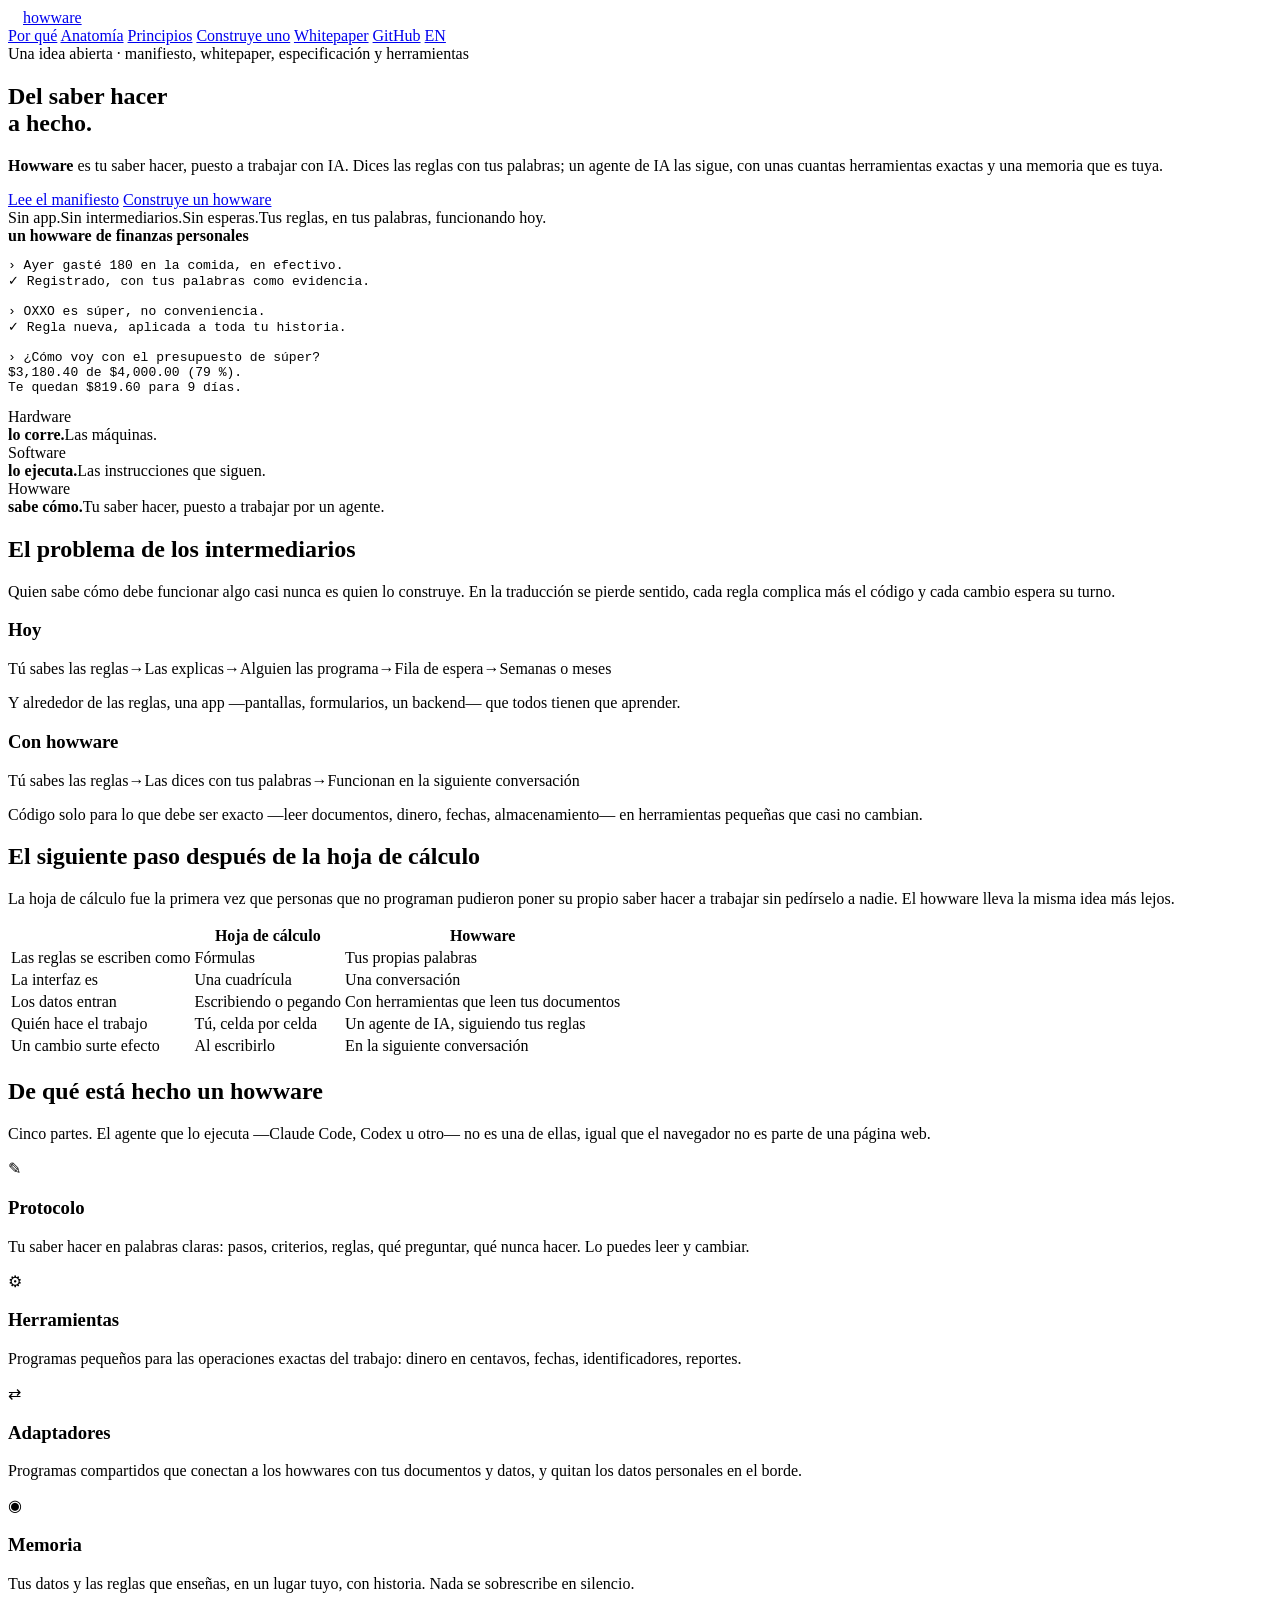
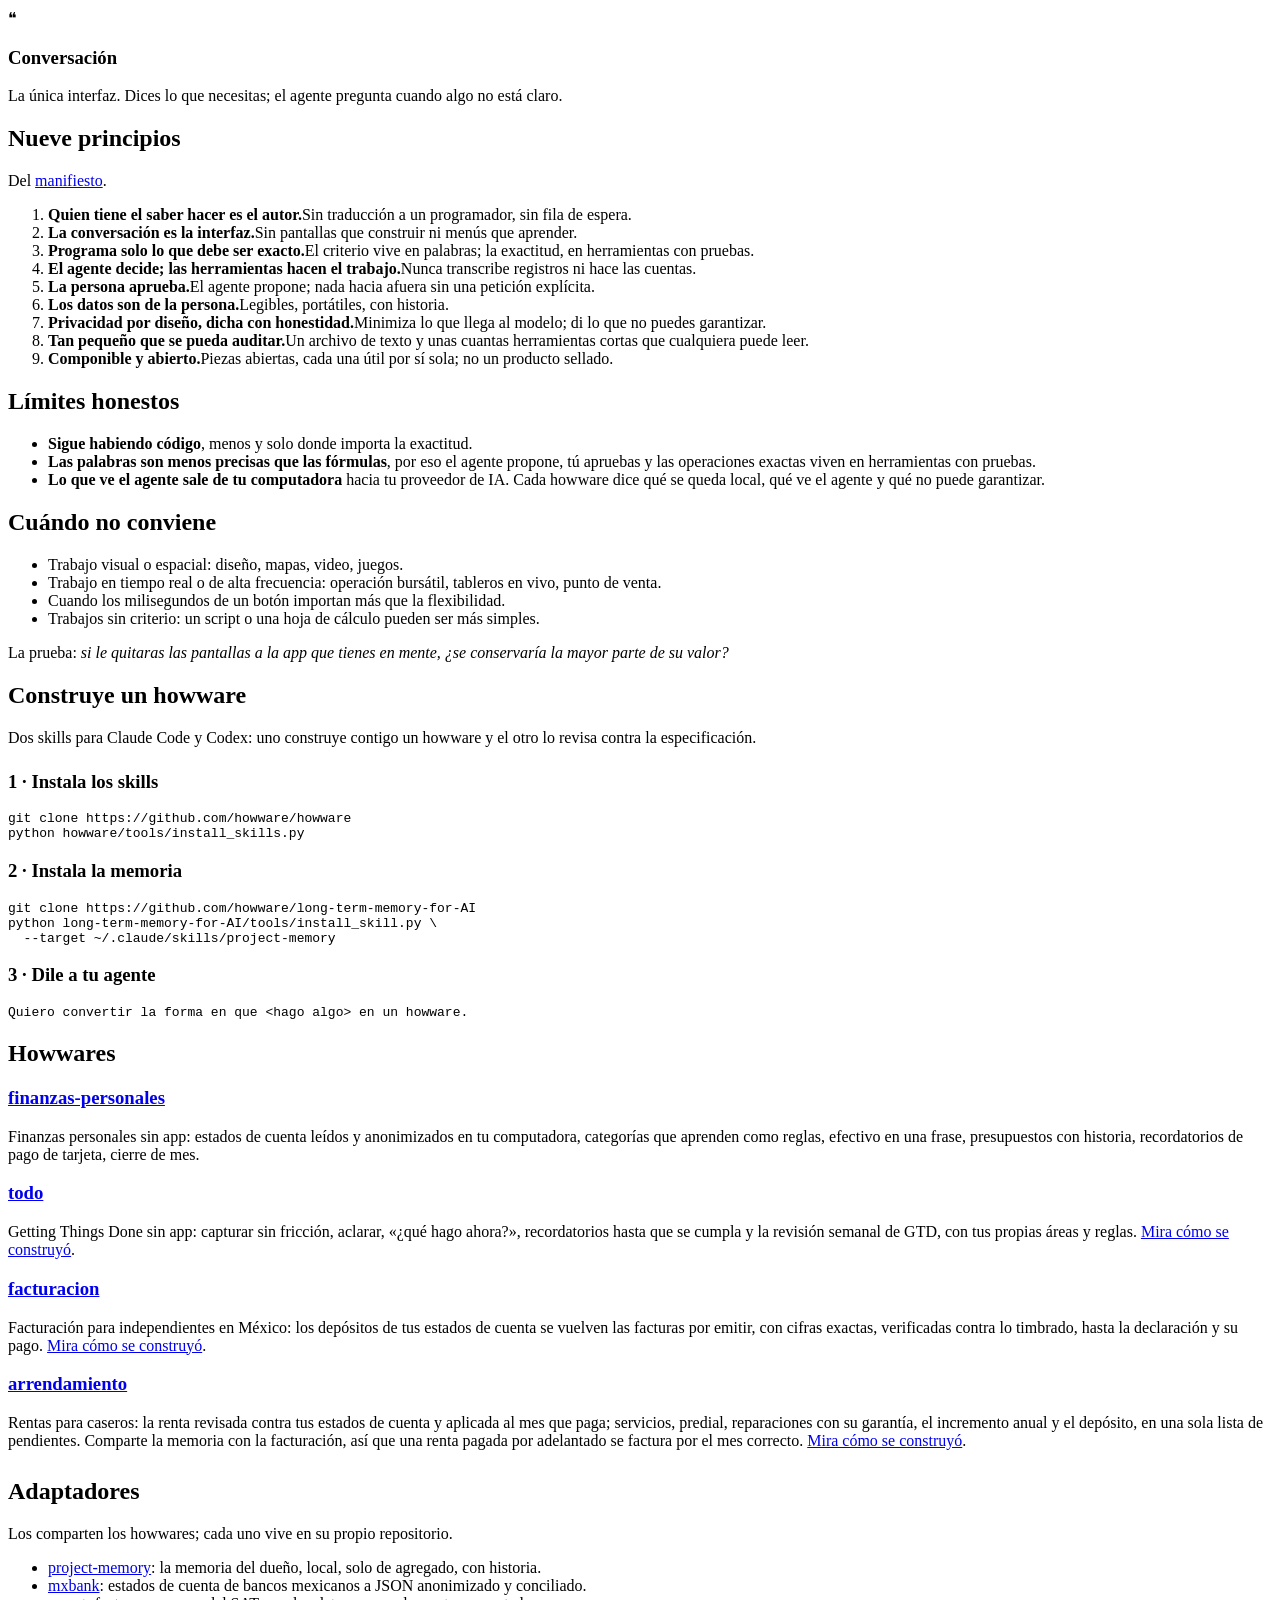
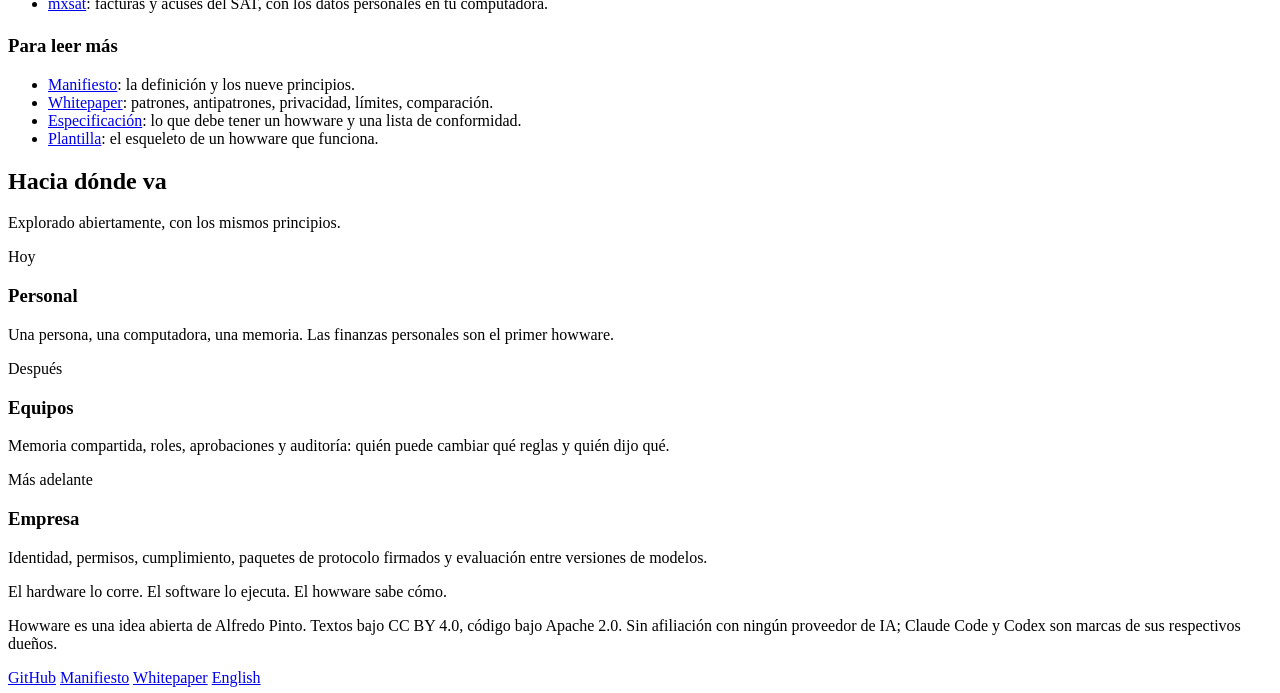
==== es/index.html @ 6122b5ae "List the arrendamiento howware" ====
<!doctype html>
<html lang="es">
<head>
<meta charset="utf-8">
<meta name="viewport" content="width=device-width, initial-scale=1">
<title>Howware · Del saber hacer a hecho</title>
<meta name="description" content="Howware: tu saber hacer, puesto a trabajar con IA. Dices las reglas con tus palabras; un agente de IA las sigue, con unas cuantas herramientas exactas y una memoria que es tuya. Sin app que construir, sin intermediarios, sin esperas.">
<meta property="og:title" content="Howware · Del saber hacer a hecho">
<meta property="og:description" content="Tu saber hacer, puesto a trabajar con IA. Sin app, sin intermediarios, sin esperas. El siguiente paso después de la hoja de cálculo.">
<meta property="og:type" content="website">
<meta property="og:url" content="https://howware.org/es/">
<link rel="alternate" hreflang="en" href="https://howware.org/">
<link rel="icon" href="data:image/svg+xml,%3Csvg xmlns='http://www.w3.org/2000/svg' viewBox='0 0 32 32'%3E%3Crect width='32' height='32' rx='7' fill='%235a45d6'/%3E%3Cpath d='M10 9v14M22 9v14M10 16h12' stroke='white' stroke-width='3' stroke-linecap='round'/%3E%3C/svg%3E">
<link rel="stylesheet" href="../assets/style.css">
</head>
<body>

<header class="nav">
  <div class="wrap">
    <a class="brand" href="./"><span class="logo" aria-hidden="true"><svg width="15" height="15" viewBox="0 0 16 16" fill="none"><path d="M4 2.5v11M12 2.5v11M4 8h8" stroke="#fff" stroke-width="2.2" stroke-linecap="round"/></svg></span>howware</a>
    <nav>
      <a href="#por-que">Por qué</a>
      <a href="#anatomia">Anatomía</a>
      <a href="#principios">Principios</a>
      <a href="#construye">Construye uno</a>
      <a href="https://github.com/howware/howware/blob/main/docs/es/whitepaper.md">Whitepaper</a>
      <a class="keep" href="https://github.com/howware/howware">GitHub</a>
      <a class="keep lang" href="../" hreflang="en" lang="en">EN</a>
    </nav>
  </div>
</header>

<main>
  <section class="hero">
    <div class="wrap hero-grid">
      <div>
        <span class="eyebrow">Una idea abierta · manifiesto, whitepaper, especificación y herramientas</span>
        <h1>Del saber hacer<br>a <span class="hl">hecho</span>.</h1>
        <p class="lead"><b>Howware</b> es tu saber hacer, puesto a trabajar con IA. Dices las reglas con tus palabras; un agente de IA las sigue, con unas cuantas herramientas exactas y una memoria que es tuya.</p>
        <div class="cta">
          <a class="btn primary" href="https://github.com/howware/howware/blob/main/MANIFIESTO.md">Lee el manifiesto</a>
          <a class="btn" href="#construye">Construye un howware</a>
        </div>
        <div class="slogans"><span>Sin app.</span><span>Sin intermediarios.</span><span>Sin esperas.</span><span>Tus reglas, en tus palabras, funcionando hoy.</span></div>
      </div>
      <div class="term" role="img" aria-label="Ejemplo de conversación con un howware de finanzas personales">
        <div class="term-bar"><i></i><i></i><i></i><b>un howware de finanzas personales</b></div>
<pre><span class="u">› Ayer gasté 180 en la comida, en efectivo.</span>
<span class="ok">✓</span> Registrado, con tus palabras como evidencia.

<span class="u">› OXXO es súper, no conveniencia.</span>
<span class="ok">✓</span> Regla nueva, aplicada a toda tu historia.

<span class="u">› ¿Cómo voy con el presupuesto de súper?</span>
$3,180.40 de $4,000.00 (79 %).
<span class="p">Te quedan $819.60 para 9 días.</span></pre>
      </div>
    </div>
  </section>

  <section class="alt">
    <div class="wrap">
      <div class="layers">
        <div class="layer"><div class="k">Hardware</div><b>lo corre.</b><span>Las máquinas.</span></div>
        <div class="layer"><div class="k">Software</div><b>lo ejecuta.</b><span>Las instrucciones que siguen.</span></div>
        <div class="layer now"><div class="k">Howware</div><b>sabe cómo.</b><span>Tu saber hacer, puesto a trabajar por un agente.</span></div>
      </div>
    </div>
  </section>

  <section id="por-que">
    <div class="wrap">
      <h2>El problema de los intermediarios</h2>
      <p class="sub">Quien sabe cómo debe funcionar algo casi nunca es quien lo construye. En la traducción se pierde sentido, cada regla complica más el código y cada cambio espera su turno.</p>
      <div class="lanes">
        <div class="lane old">
          <h3>Hoy</h3>
          <div class="flow"><span class="step">Tú sabes las reglas</span><span class="arrow">→</span><span class="step">Las explicas</span><span class="arrow">→</span><span class="step">Alguien las programa</span><span class="arrow">→</span><span class="step">Fila de espera</span><span class="arrow">→</span><span class="step slow">Semanas o meses</span></div>
          <p>Y alrededor de las reglas, una app —pantallas, formularios, un backend— que todos tienen que aprender.</p>
        </div>
        <div class="lane new">
          <h3>Con howware</h3>
          <div class="flow"><span class="step">Tú sabes las reglas</span><span class="arrow">→</span><span class="step">Las dices con tus palabras</span><span class="arrow">→</span><span class="step fast">Funcionan en la siguiente conversación</span></div>
          <p>Código solo para lo que debe ser exacto —leer documentos, dinero, fechas, almacenamiento— en herramientas pequeñas que casi no cambian.</p>
        </div>
      </div>
    </div>
  </section>

  <section class="alt">
    <div class="wrap">
      <h2>El siguiente paso después de la hoja de cálculo</h2>
      <p class="sub">La hoja de cálculo fue la primera vez que personas que no programan pudieron poner su propio saber hacer a trabajar sin pedírselo a nadie. El howware lleva la misma idea más lejos.</p>
      <div class="tablewrap">
        <table class="cmp">
          <thead><tr><th></th><th>Hoja de cálculo</th><th>Howware</th></tr></thead>
          <tbody>
            <tr><td>Las reglas se escriben como</td><td>Fórmulas</td><td>Tus propias palabras</td></tr>
            <tr><td>La interfaz es</td><td>Una cuadrícula</td><td>Una conversación</td></tr>
            <tr><td>Los datos entran</td><td>Escribiendo o pegando</td><td>Con herramientas que leen tus documentos</td></tr>
            <tr><td>Quién hace el trabajo</td><td>Tú, celda por celda</td><td>Un agente de IA, siguiendo tus reglas</td></tr>
            <tr><td>Un cambio surte efecto</td><td>Al escribirlo</td><td>En la siguiente conversación</td></tr>
          </tbody>
        </table>
      </div>
    </div>
  </section>

  <section id="anatomia">
    <div class="wrap">
      <h2>De qué está hecho un howware</h2>
      <p class="sub">Cinco partes. El agente que lo ejecuta —Claude Code, Codex u otro— no es una de ellas, igual que el navegador no es parte de una página web.</p>
      <div class="grid5">
        <div class="card"><div class="ic" aria-hidden="true">✎</div><h3>Protocolo</h3><p>Tu saber hacer en palabras claras: pasos, criterios, reglas, qué preguntar, qué nunca hacer. Lo puedes leer y cambiar.</p></div>
        <div class="card"><div class="ic" aria-hidden="true">⚙</div><h3>Herramientas</h3><p>Programas pequeños para las operaciones exactas del trabajo: dinero en centavos, fechas, identificadores, reportes.</p></div>
        <div class="card"><div class="ic" aria-hidden="true">⇄</div><h3>Adaptadores</h3><p>Programas compartidos que conectan a los howwares con tus documentos y datos, y quitan los datos personales en el borde.</p></div>
        <div class="card"><div class="ic" aria-hidden="true">◉</div><h3>Memoria</h3><p>Tus datos y las reglas que enseñas, en un lugar tuyo, con historia. Nada se sobrescribe en silencio.</p></div>
        <div class="card"><div class="ic" aria-hidden="true">❝</div><h3>Conversación</h3><p>La única interfaz. Dices lo que necesitas; el agente pregunta cuando algo no está claro.</p></div>
      </div>
    </div>
  </section>

  <section id="principios" class="alt">
    <div class="wrap">
      <h2>Nueve principios</h2>
      <p class="sub">Del <a href="https://github.com/howware/howware/blob/main/MANIFIESTO.md">manifiesto</a>.</p>
      <ol class="principles">
        <li><b>Quien tiene el saber hacer es el autor.</b>Sin traducción a un programador, sin fila de espera.</li>
        <li><b>La conversación es la interfaz.</b>Sin pantallas que construir ni menús que aprender.</li>
        <li><b>Programa solo lo que debe ser exacto.</b>El criterio vive en palabras; la exactitud, en herramientas con pruebas.</li>
        <li><b>El agente decide; las herramientas hacen el trabajo.</b>Nunca transcribe registros ni hace las cuentas.</li>
        <li><b>La persona aprueba.</b>El agente propone; nada hacia afuera sin una petición explícita.</li>
        <li><b>Los datos son de la persona.</b>Legibles, portátiles, con historia.</li>
        <li><b>Privacidad por diseño, dicha con honestidad.</b>Minimiza lo que llega al modelo; di lo que no puedes garantizar.</li>
        <li><b>Tan pequeño que se pueda auditar.</b>Un archivo de texto y unas cuantas herramientas cortas que cualquiera puede leer.</li>
        <li><b>Componible y abierto.</b>Piezas abiertas, cada una útil por sí sola; no un producto sellado.</li>
      </ol>
    </div>
  </section>

  <section>
    <div class="wrap grid2">
      <div>
        <h2>Límites honestos</h2>
        <ul class="plain">
          <li><b>Sigue habiendo código</b>, menos y solo donde importa la exactitud.</li>
          <li><b>Las palabras son menos precisas que las fórmulas</b>, por eso el agente propone, tú apruebas y las operaciones exactas viven en herramientas con pruebas.</li>
          <li><b>Lo que ve el agente sale de tu computadora</b> hacia tu proveedor de IA. Cada howware dice qué se queda local, qué ve el agente y qué no puede garantizar.</li>
        </ul>
      </div>
      <div>
        <h2>Cuándo no conviene</h2>
        <ul class="plain">
          <li>Trabajo visual o espacial: diseño, mapas, video, juegos.</li>
          <li>Trabajo en tiempo real o de alta frecuencia: operación bursátil, tableros en vivo, punto de venta.</li>
          <li>Cuando los milisegundos de un botón importan más que la flexibilidad.</li>
          <li>Trabajos sin criterio: un script o una hoja de cálculo pueden ser más simples.</li>
        </ul>
        <p style="color:var(--text-2);margin:14px 0 0">La prueba: <i>si le quitaras las pantallas a la app que tienes en mente, ¿se conservaría la mayor parte de su valor?</i></p>
      </div>
    </div>
  </section>

  <section id="construye" class="alt install">
    <div class="wrap grid2">
      <div>
        <h2>Construye un howware</h2>
        <p class="sub" style="margin-bottom:24px">Dos skills para Claude Code y Codex: uno construye contigo un howware y el otro lo revisa contra la especificación.</p>
        <h3>1 · Instala los skills</h3>
<pre>git clone https://github.com/howware/howware
python howware/tools/install_skills.py</pre>
        <h3>2 · Instala la memoria</h3>
<pre>git clone https://github.com/howware/long-term-memory-for-AI
python long-term-memory-for-AI/tools/install_skill.py \
  --target ~/.claude/skills/project-memory</pre>
        <h3>3 · Dile a tu agente</h3>
<pre>Quiero convertir la forma en que &lt;hago algo&gt; en un howware.</pre>
      </div>
      <div>
        <h2 style="font-size:24px">Howwares</h2>
        <div class="card" style="margin-top:12px">
          <h3><a href="https://github.com/howware/finanzas-personales">finanzas-personales</a></h3>
          <p>Finanzas personales sin app: estados de cuenta leídos y anonimizados en tu computadora, categorías que aprenden como reglas, efectivo en una frase, presupuestos con historia, recordatorios de pago de tarjeta, cierre de mes.</p>
        </div>
        <div class="card" style="margin-top:12px">
          <h3><a href="https://github.com/howware/todo">todo</a></h3>
          <p>Getting Things Done sin app: capturar sin fricción, aclarar, «¿qué hago ahora?», recordatorios hasta que se cumpla y la revisión semanal de GTD, con tus propias áreas y reglas. <a href="https://github.com/howware/todo/blob/main/docs/building.md">Mira cómo se construyó</a>.</p>
        </div>
        <div class="card" style="margin-top:12px">
          <h3><a href="https://github.com/howware/facturacion">facturacion</a></h3>
          <p>Facturación para independientes en México: los depósitos de tus estados de cuenta se vuelven las facturas por emitir, con cifras exactas, verificadas contra lo timbrado, hasta la declaración y su pago. <a href="https://github.com/howware/facturacion/blob/main/docs/building.md">Mira cómo se construyó</a>.</p>
        </div>
        <div class="card" style="margin-top:12px">
          <h3><a href="https://github.com/howware/arrendamiento">arrendamiento</a></h3>
          <p>Rentas para caseros: la renta revisada contra tus estados de cuenta y aplicada al mes que paga; servicios, predial, reparaciones con su garantía, el incremento anual y el depósito, en una sola lista de pendientes. Comparte la memoria con la facturación, así que una renta pagada por adelantado se factura por el mes correcto. <a href="https://github.com/howware/arrendamiento/blob/main/docs/building.md">Mira cómo se construyó</a>.</p>
        </div>
        <h2 style="font-size:24px;margin-top:28px">Adaptadores</h2>
        <p class="sub" style="margin-bottom:0">Los comparten los howwares; cada uno vive en su propio repositorio.</p>
        <ul class="plain">
          <li><a href="https://github.com/howware/long-term-memory-for-AI">project-memory</a>: la memoria del dueño, local, solo de agregado, con historia.</li>
          <li><a href="https://github.com/howware/mx-bank-statement-reader">mxbank</a>: estados de cuenta de bancos mexicanos a JSON anonimizado y conciliado.</li>
          <li><a href="https://github.com/howware/mx-sat-documents">mxsat</a>: facturas y acuses del SAT, con los datos personales en tu computadora.</li>
        </ul>
        <h3 style="margin-top:22px">Para leer más</h3>
        <ul class="plain">
          <li><a href="https://github.com/howware/howware/blob/main/MANIFIESTO.md">Manifiesto</a>: la definición y los nueve principios.</li>
          <li><a href="https://github.com/howware/howware/blob/main/docs/es/whitepaper.md">Whitepaper</a>: patrones, antipatrones, privacidad, límites, comparación.</li>
          <li><a href="https://github.com/howware/howware/blob/main/docs/es/especificacion.md">Especificación</a>: lo que debe tener un howware y una lista de conformidad.</li>
          <li><a href="https://github.com/howware/howware/tree/main/template">Plantilla</a>: el esqueleto de un howware que funciona.</li>
        </ul>
      </div>
    </div>
  </section>

  <section>
    <div class="wrap">
      <h2>Hacia dónde va</h2>
      <p class="sub">Explorado abiertamente, con los mismos principios.</p>
      <div class="road">
        <div class="cur"><span class="tag">Hoy</span><h3>Personal</h3><p>Una persona, una computadora, una memoria. Las finanzas personales son el primer howware.</p></div>
        <div><span class="tag">Después</span><h3>Equipos</h3><p>Memoria compartida, roles, aprobaciones y auditoría: quién puede cambiar qué reglas y quién dijo qué.</p></div>
        <div><span class="tag">Más adelante</span><h3>Empresa</h3><p>Identidad, permisos, cumplimiento, paquetes de protocolo firmados y evaluación entre versiones de modelos.</p></div>
      </div>
    </div>
  </section>

  <section class="alt">
    <div class="wrap">
      <p class="quote">El hardware lo corre. El software lo ejecuta. <span>El howware sabe cómo.</span></p>
    </div>
  </section>
</main>

<footer>
  <div class="wrap">
    <p>Howware es una idea abierta de Alfredo Pinto. Textos bajo CC BY 4.0, código bajo Apache 2.0. Sin afiliación con ningún proveedor de IA; Claude Code y Codex son marcas de sus respectivos dueños.</p>
    <nav>
      <a href="https://github.com/howware/howware">GitHub</a>
      <a href="https://github.com/howware/howware/blob/main/MANIFIESTO.md">Manifiesto</a>
      <a href="https://github.com/howware/howware/blob/main/docs/es/whitepaper.md">Whitepaper</a>
      <a href="../" hreflang="en" lang="en">English</a>
    </nav>
  </div>
</footer>

</body>
</html>
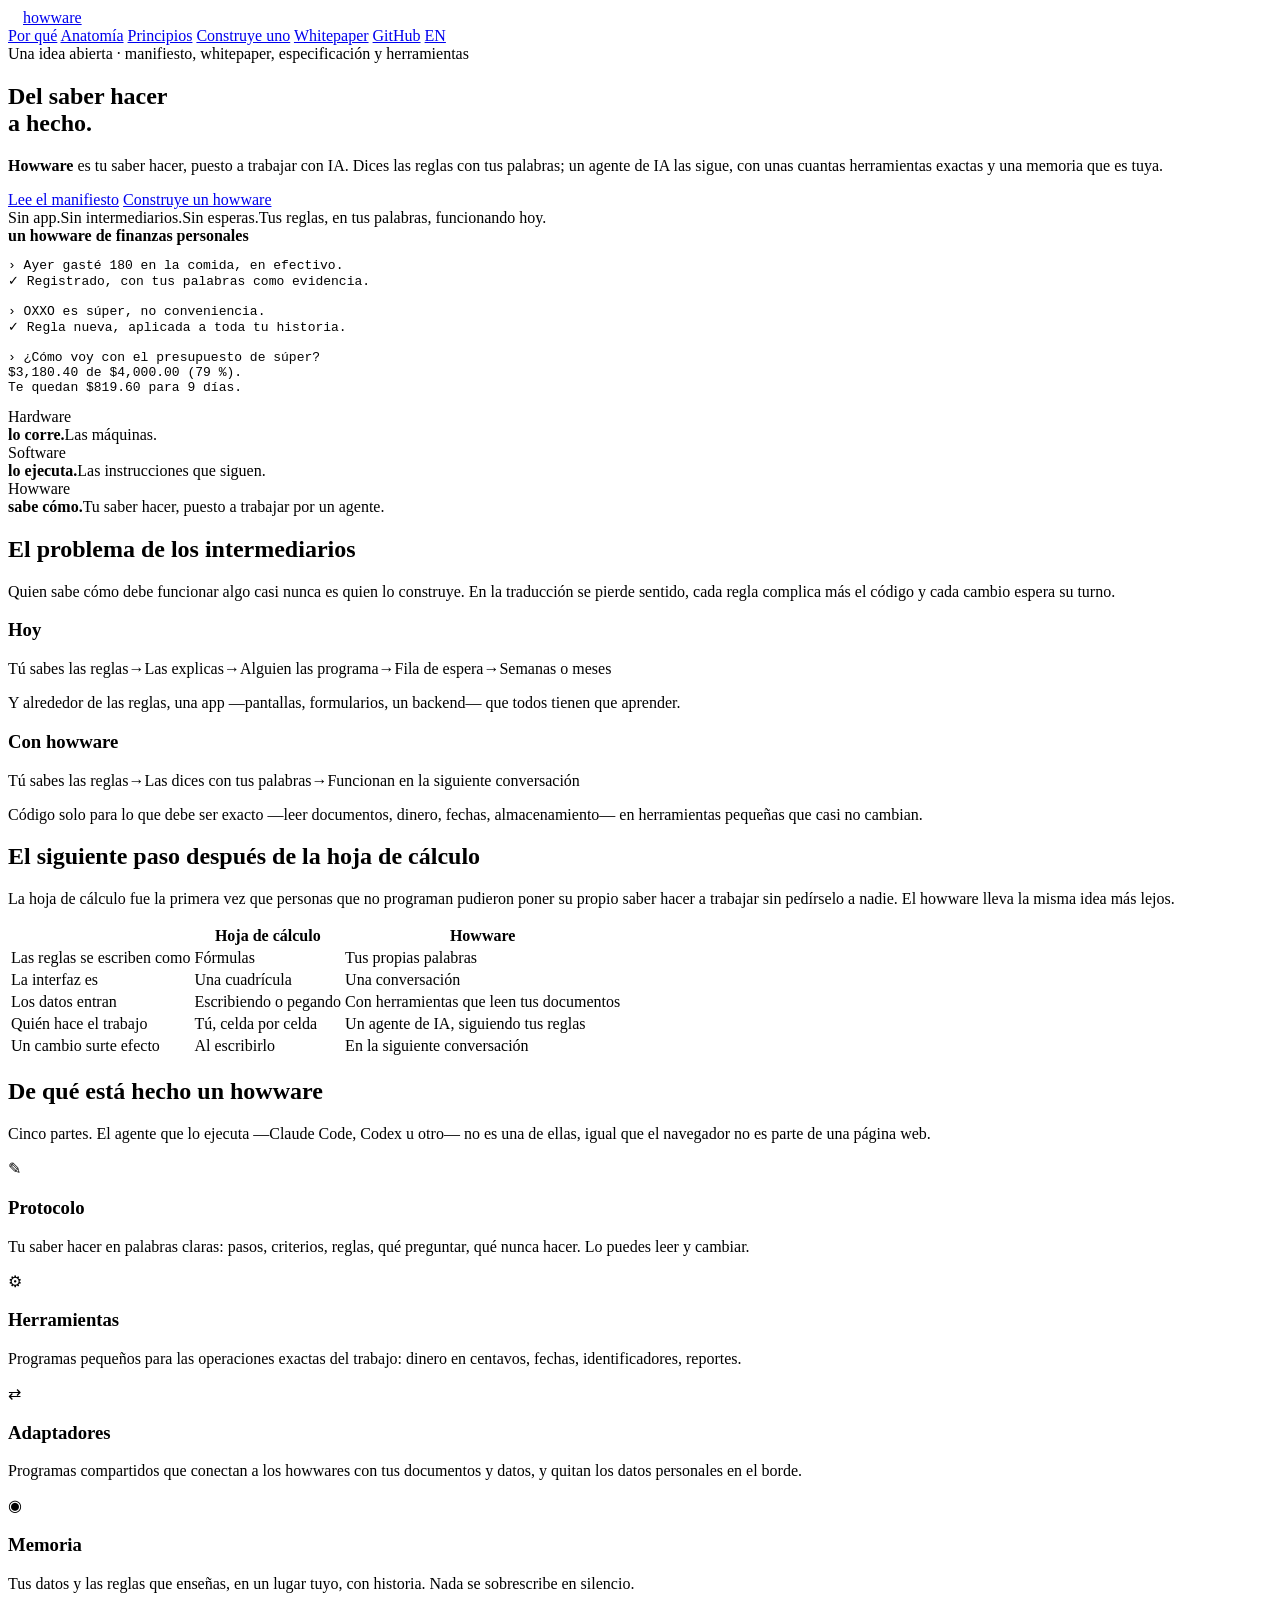
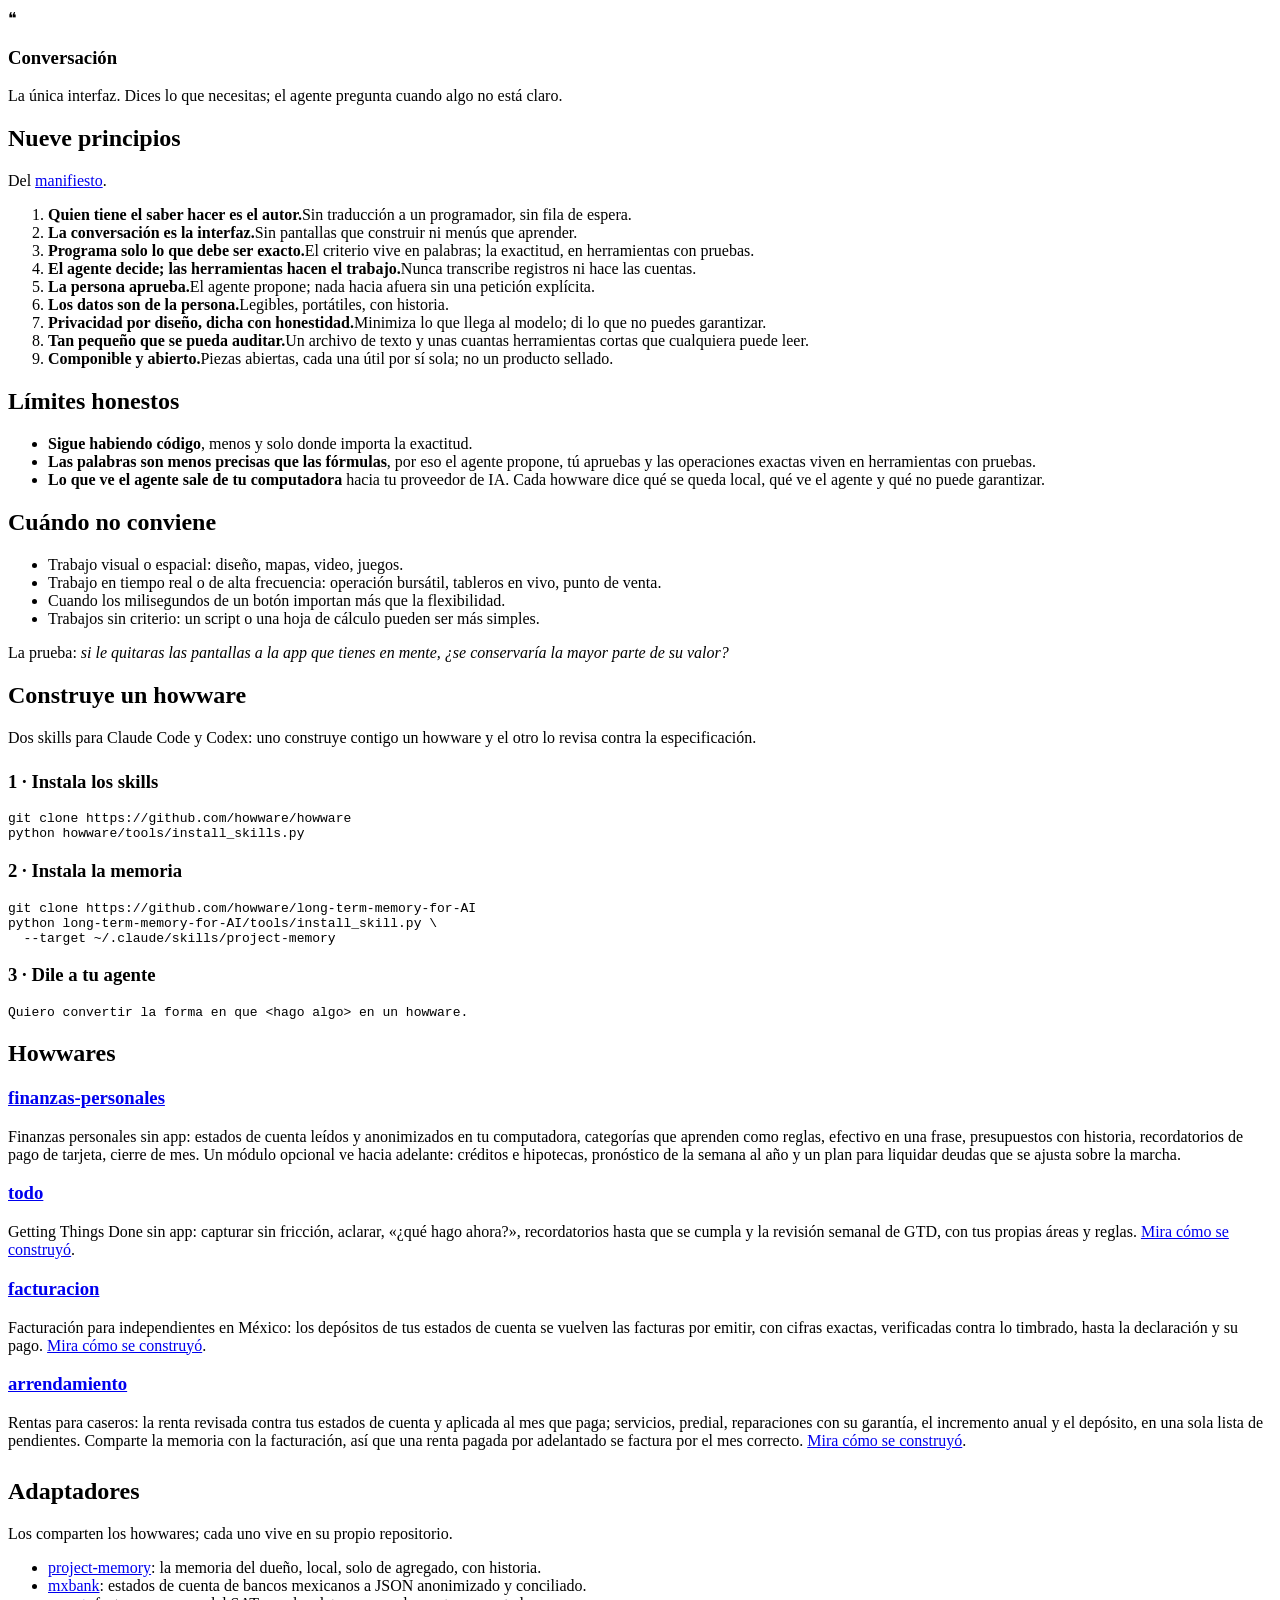
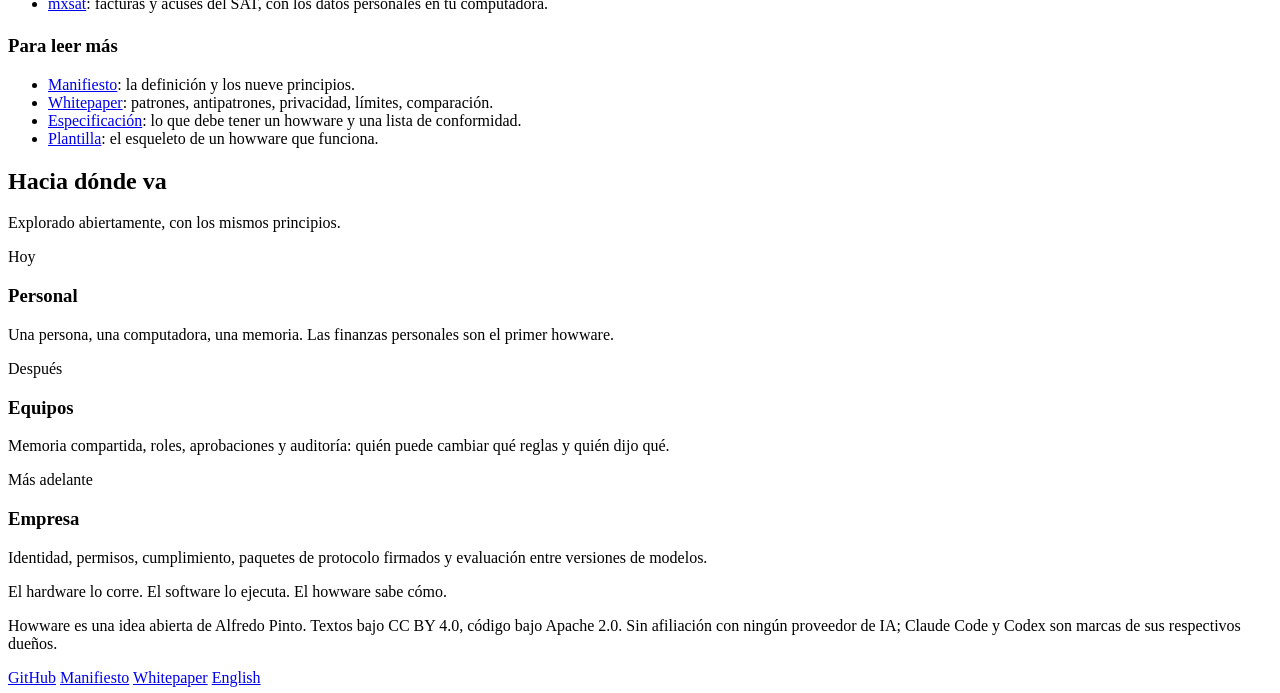
==== commit 6ffde6cc: "finanzas-personales: mention the optional compromisos module" ====
--- a/es/index.html
+++ b/es/index.html
@@ -180,7 +180,7 @@
         <h2 style="font-size:24px">Howwares</h2>
         <div class="card" style="margin-top:12px">
           <h3><a href="https://github.com/howware/finanzas-personales">finanzas-personales</a></h3>
-          <p>Finanzas personales sin app: estados de cuenta leídos y anonimizados en tu computadora, categorías que aprenden como reglas, efectivo en una frase, presupuestos con historia, recordatorios de pago de tarjeta, cierre de mes.</p>
+          <p>Finanzas personales sin app: estados de cuenta leídos y anonimizados en tu computadora, categorías que aprenden como reglas, efectivo en una frase, presupuestos con historia, recordatorios de pago de tarjeta, cierre de mes. Un módulo opcional ve hacia adelante: créditos e hipotecas, pronóstico de la semana al año y un plan para liquidar deudas que se ajusta sobre la marcha.</p>
         </div>
         <div class="card" style="margin-top:12px">
           <h3><a href="https://github.com/howware/todo">todo</a></h3>
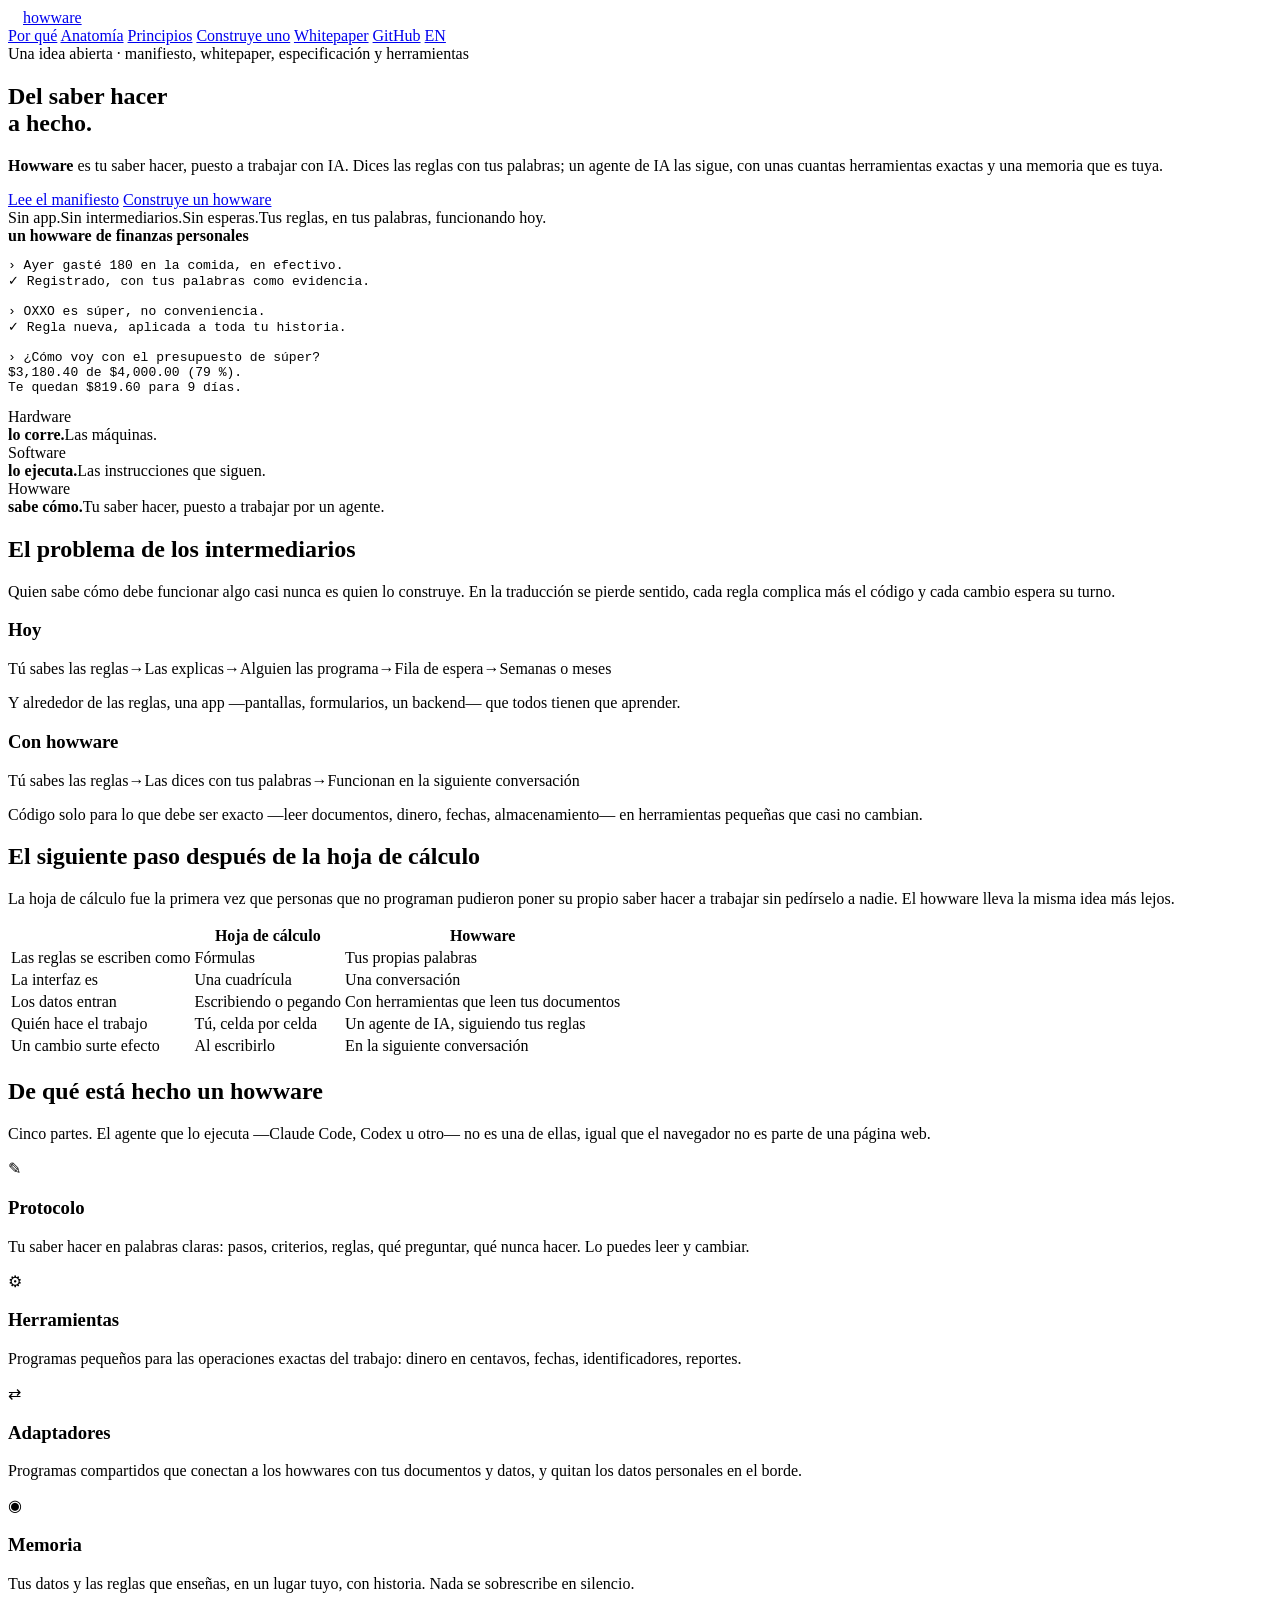
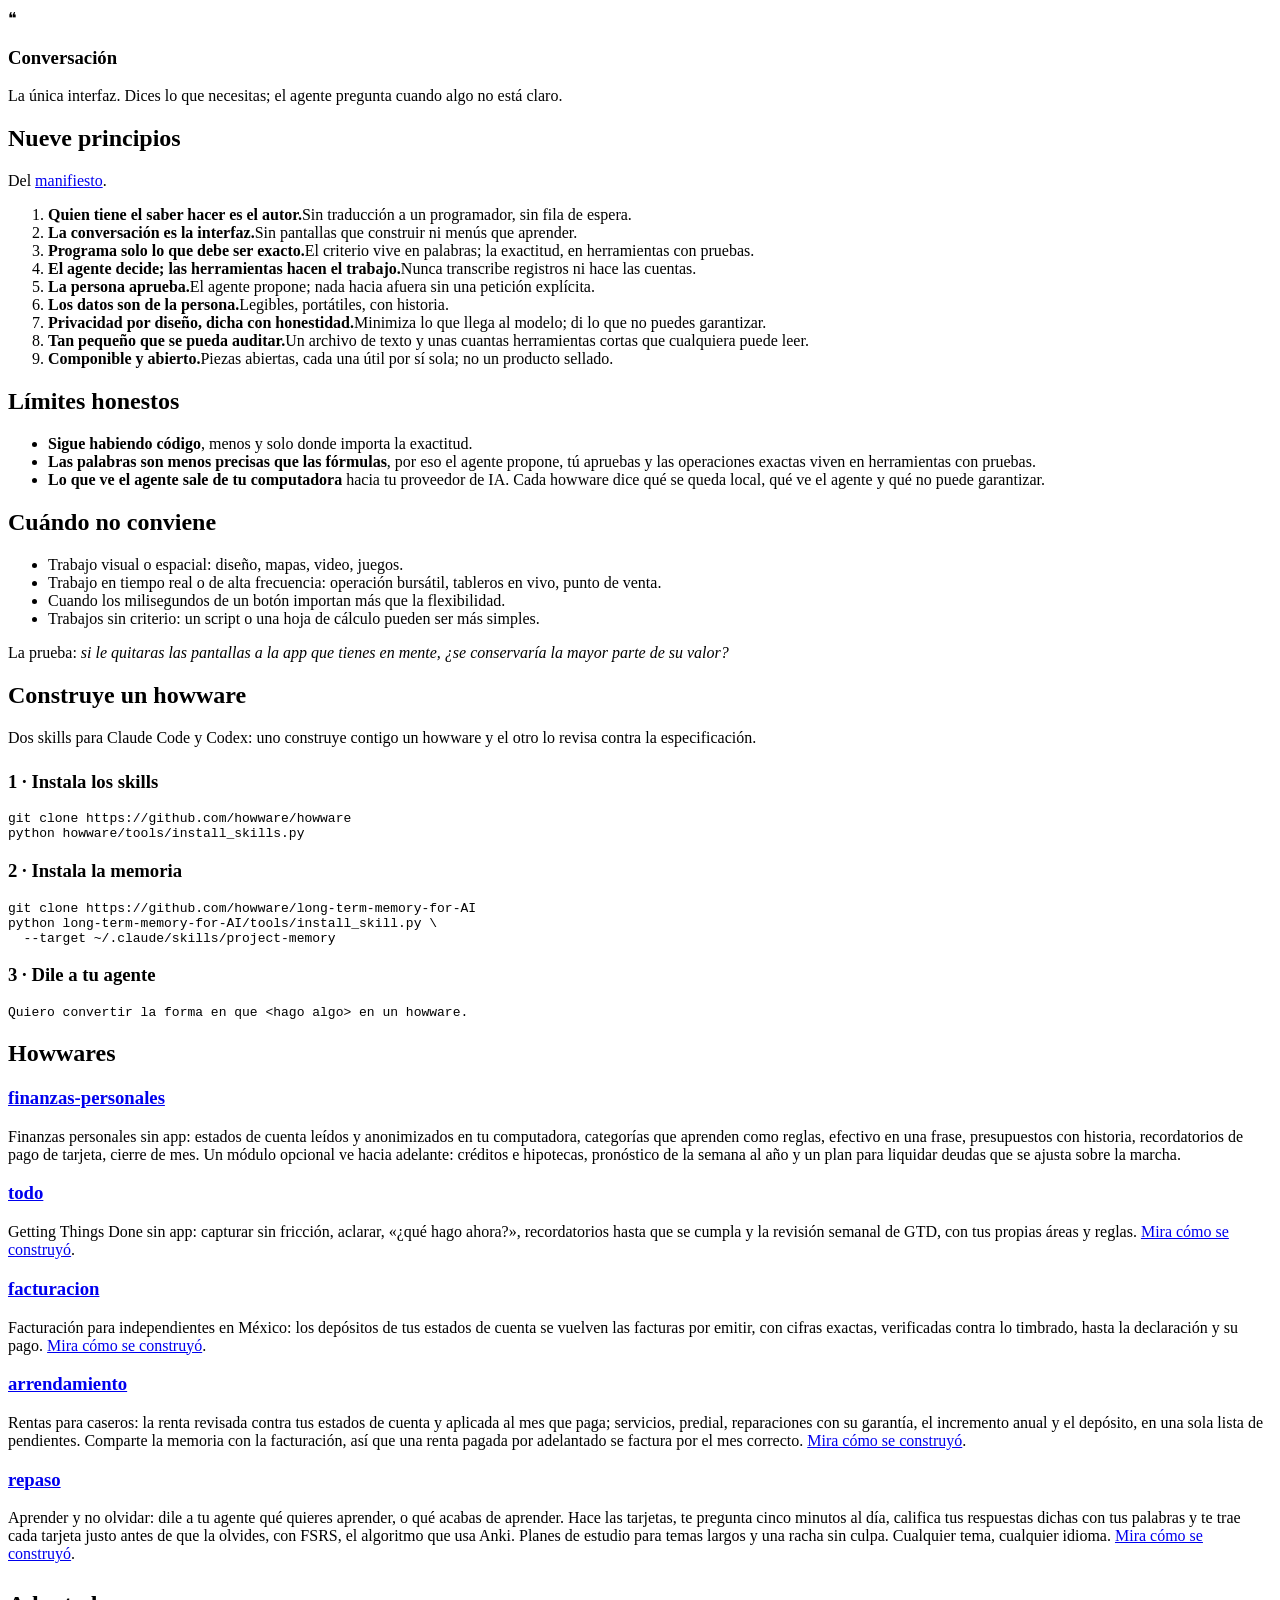
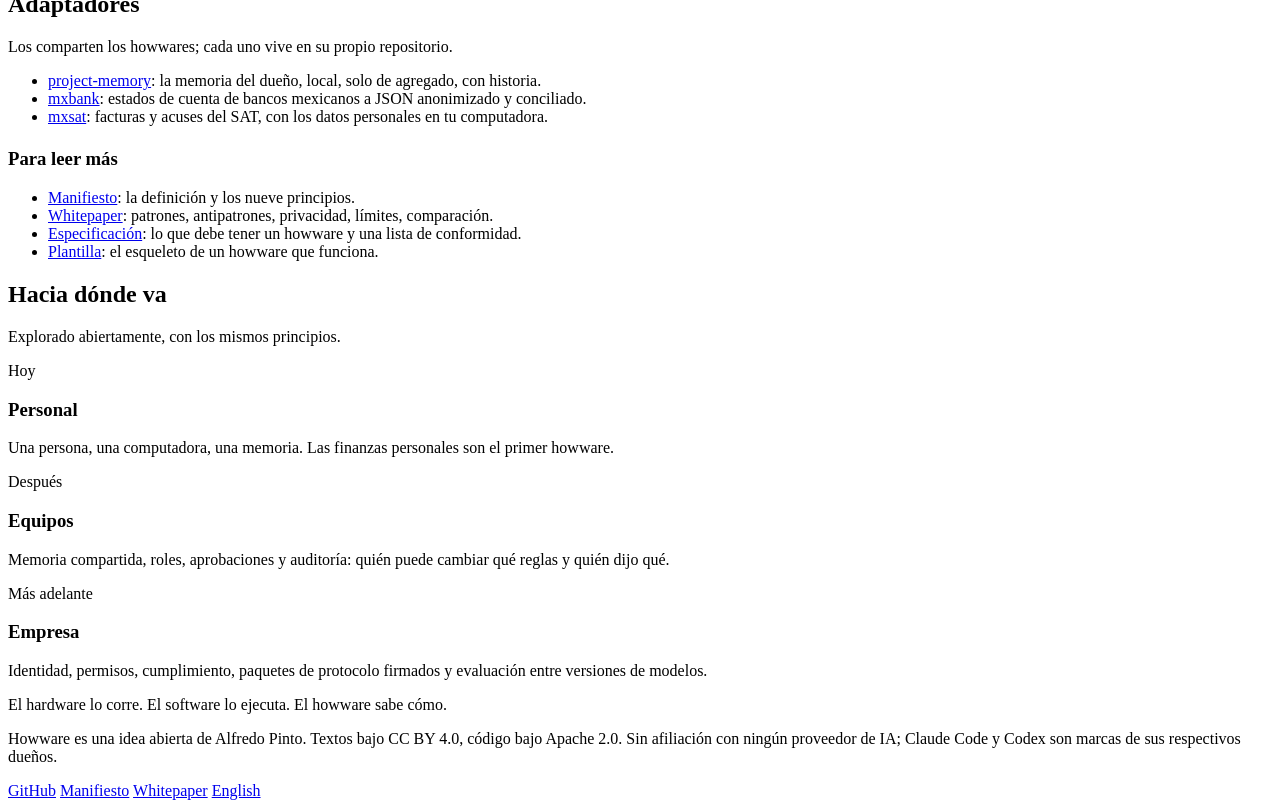
==== commit d8f1321a: "List the repaso howware" ====
--- a/es/index.html
+++ b/es/index.html
@@ -194,6 +194,10 @@
           <h3><a href="https://github.com/howware/arrendamiento">arrendamiento</a></h3>
           <p>Rentas para caseros: la renta revisada contra tus estados de cuenta y aplicada al mes que paga; servicios, predial, reparaciones con su garantía, el incremento anual y el depósito, en una sola lista de pendientes. Comparte la memoria con la facturación, así que una renta pagada por adelantado se factura por el mes correcto. <a href="https://github.com/howware/arrendamiento/blob/main/docs/building.md">Mira cómo se construyó</a>.</p>
         </div>
+        <div class="card" style="margin-top:12px">
+          <h3><a href="https://github.com/howware/repaso">repaso</a></h3>
+          <p>Aprender y no olvidar: dile a tu agente qué quieres aprender, o qué acabas de aprender. Hace las tarjetas, te pregunta cinco minutos al día, califica tus respuestas dichas con tus palabras y te trae cada tarjeta justo antes de que la olvides, con FSRS, el algoritmo que usa Anki. Planes de estudio para temas largos y una racha sin culpa. Cualquier tema, cualquier idioma. <a href="https://github.com/howware/repaso/blob/main/docs/building.md">Mira cómo se construyó</a>.</p>
+        </div>
         <h2 style="font-size:24px;margin-top:28px">Adaptadores</h2>
         <p class="sub" style="margin-bottom:0">Los comparten los howwares; cada uno vive en su propio repositorio.</p>
         <ul class="plain">
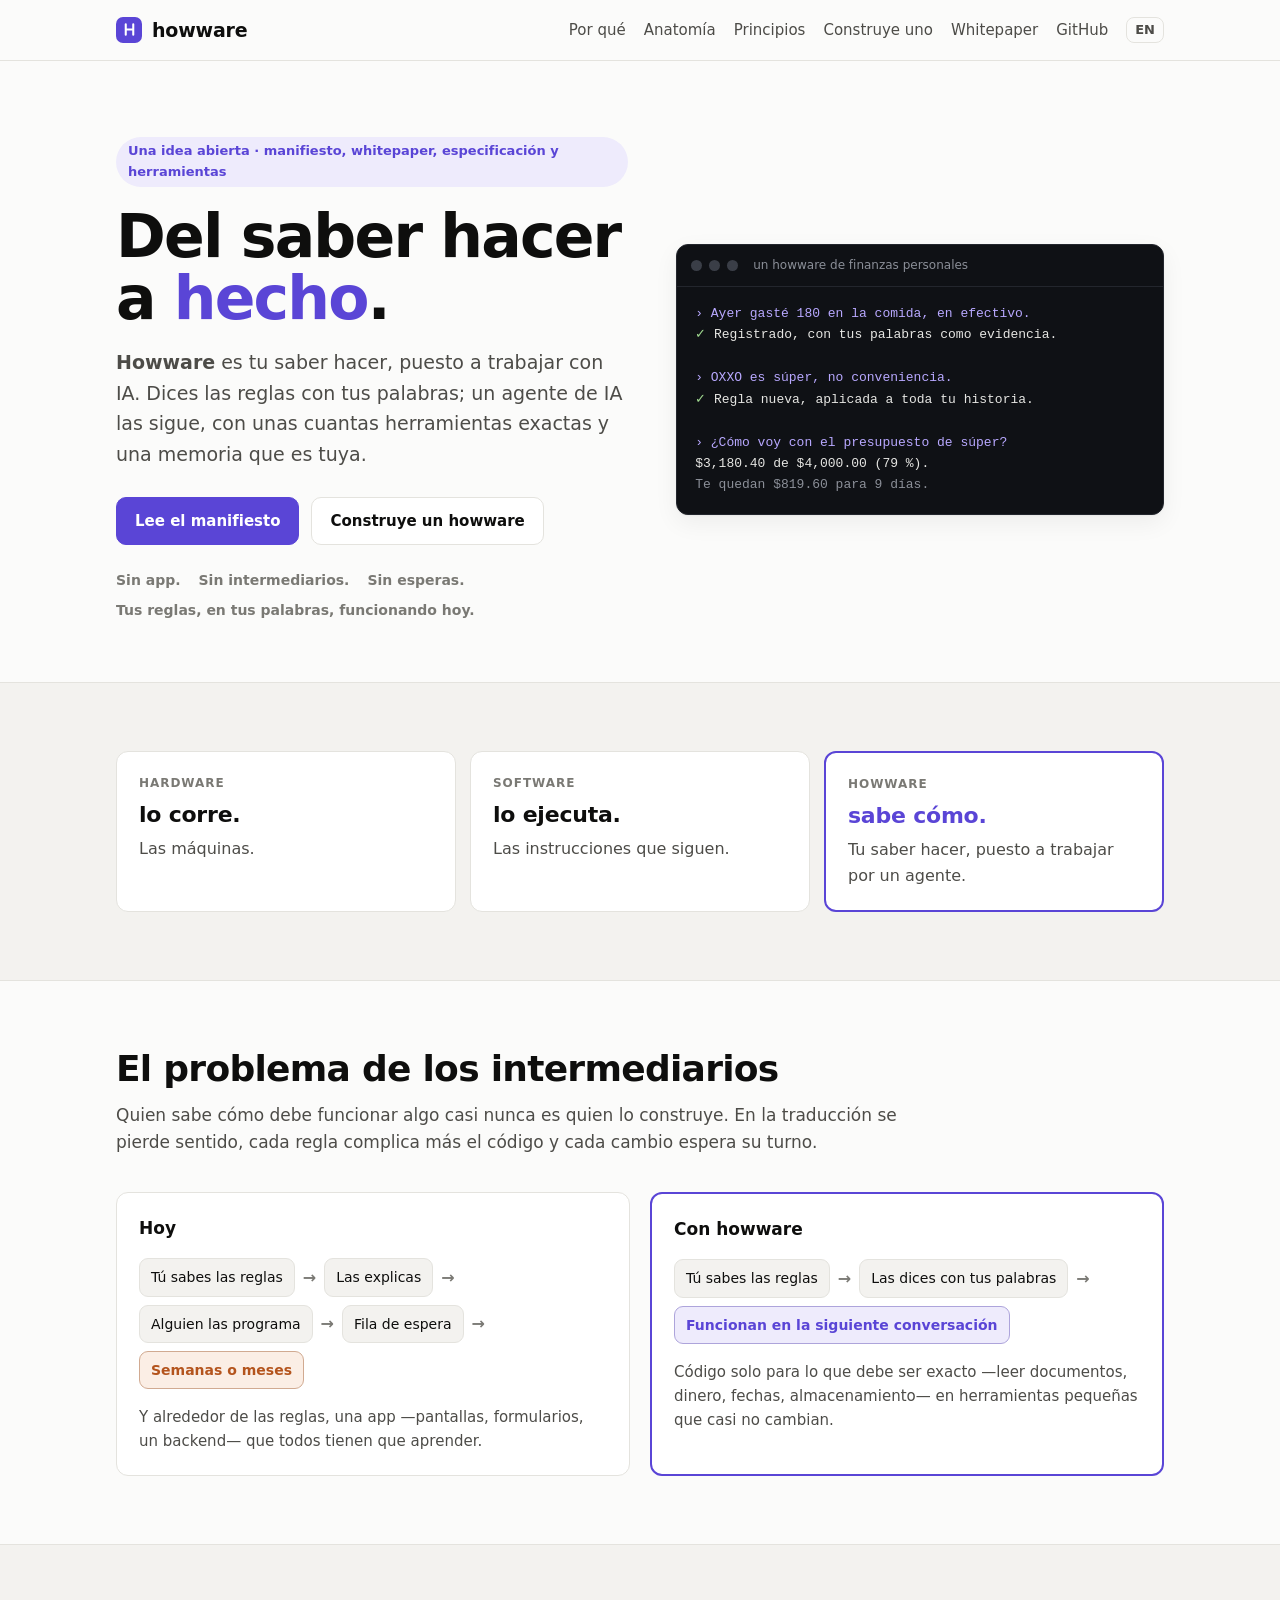
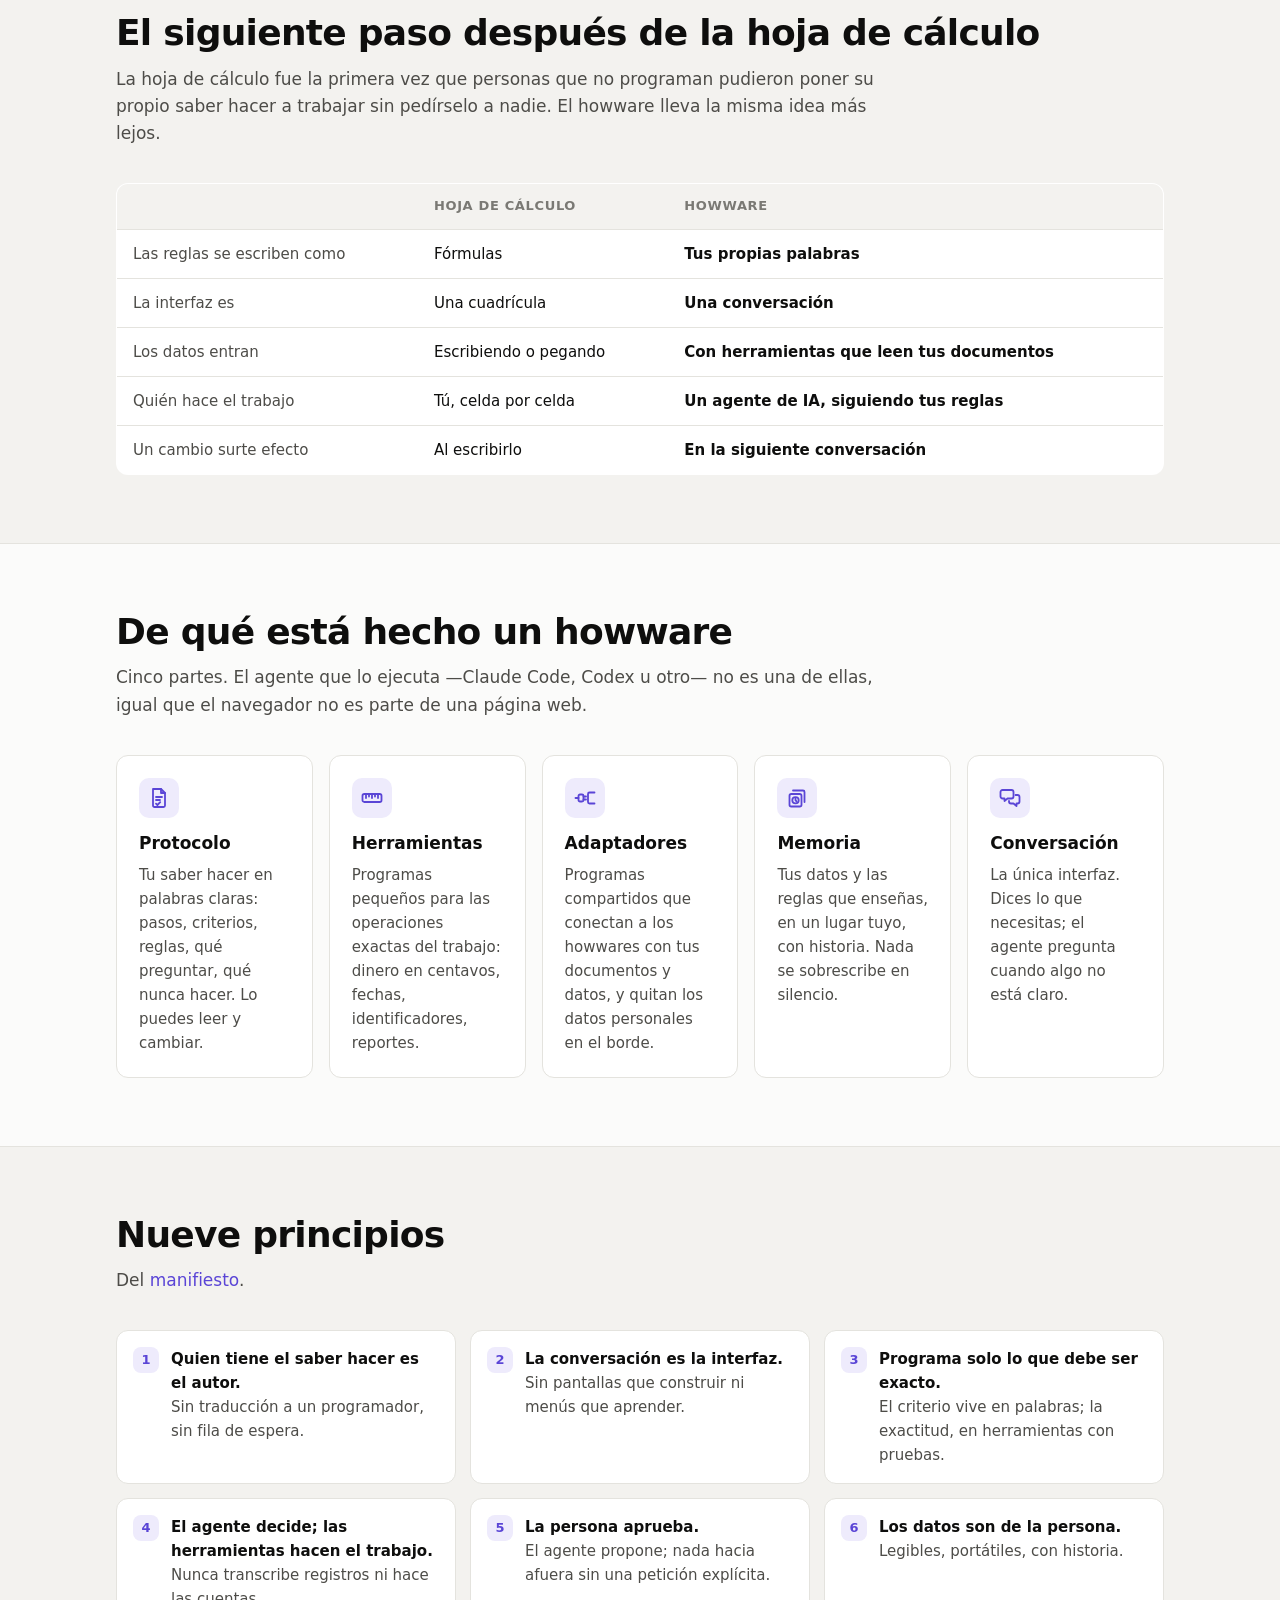
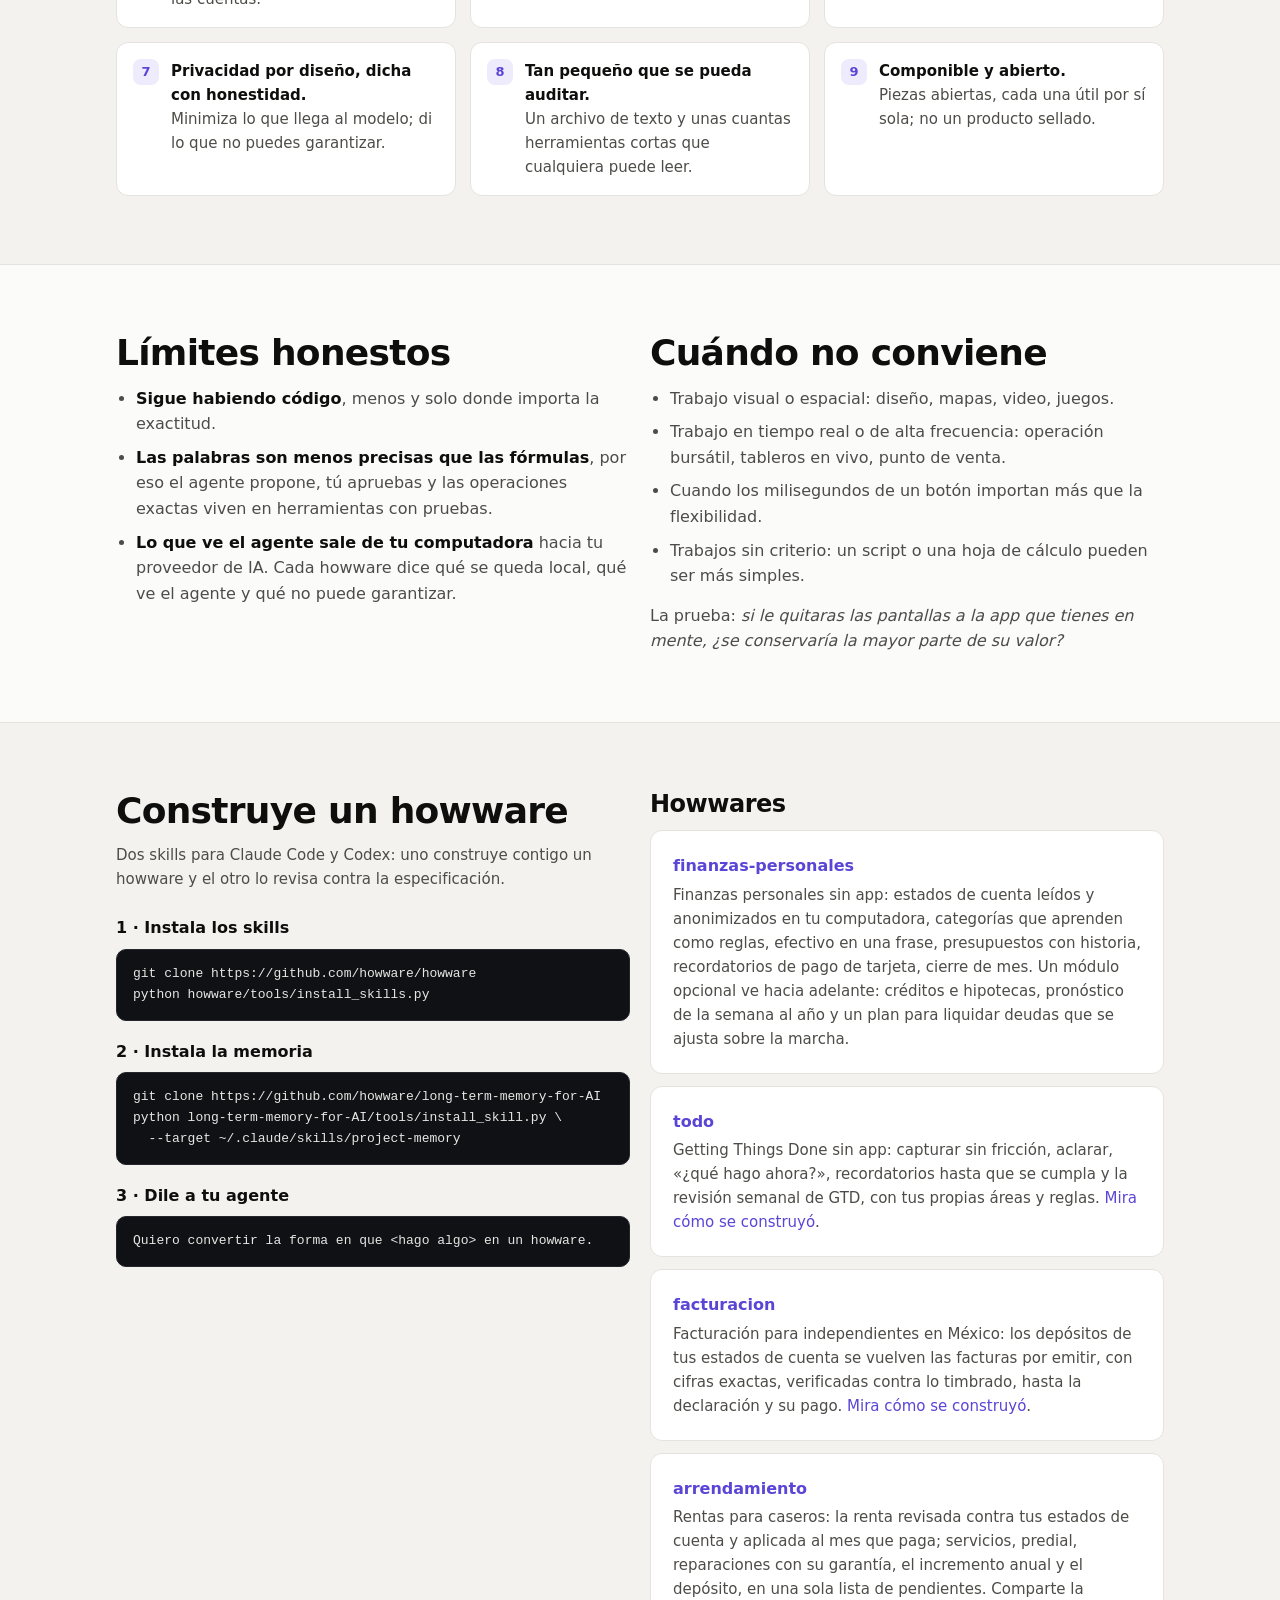
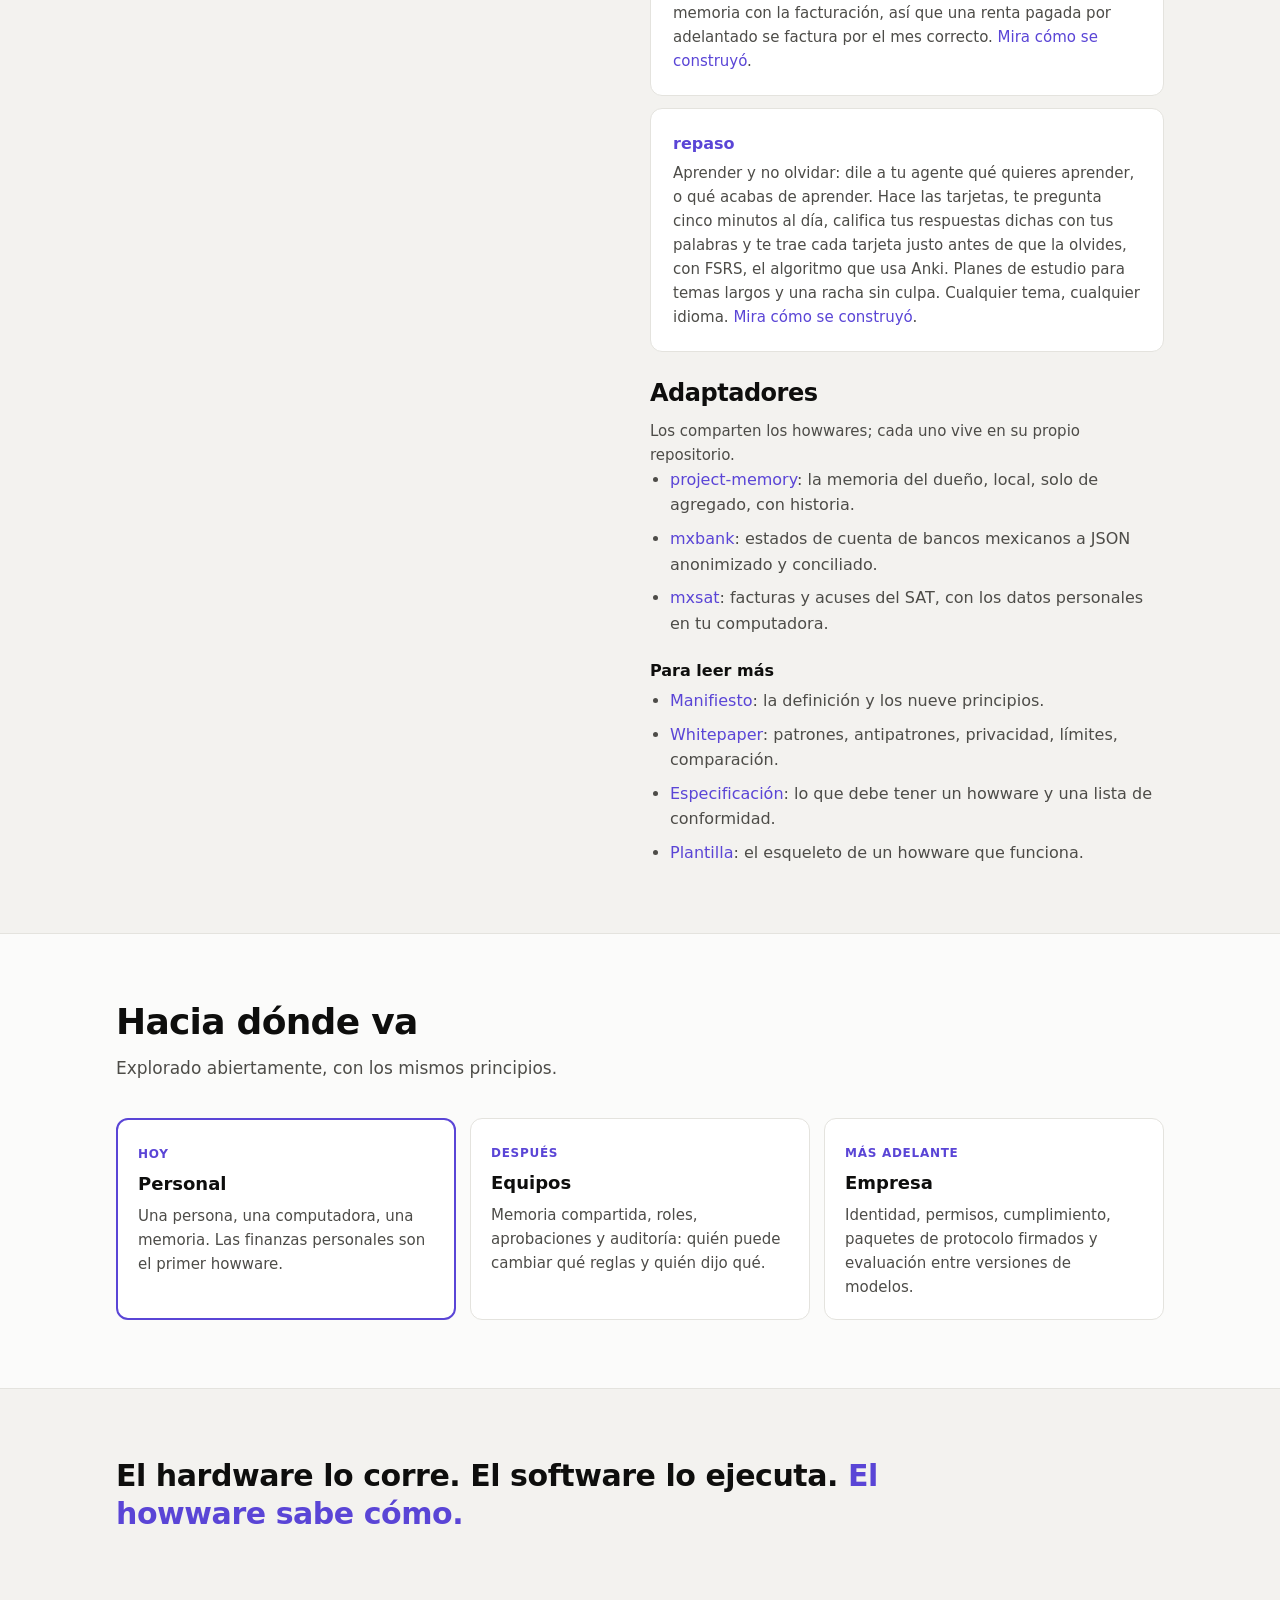
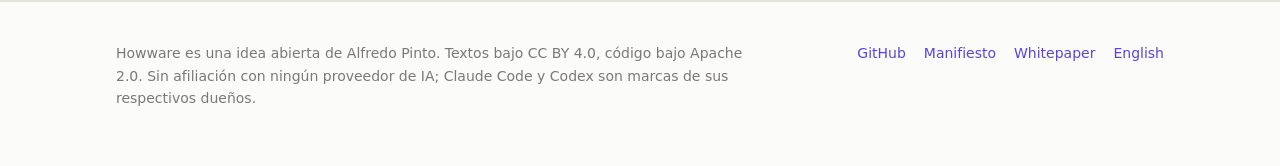
==== commit 8d21fec6: "Original icons for the five parts of a howware" ====
--- a/es/index.html
+++ b/es/index.html
@@ -111,11 +111,11 @@
       <h2>De qué está hecho un howware</h2>
       <p class="sub">Cinco partes. El agente que lo ejecuta —Claude Code, Codex u otro— no es una de ellas, igual que el navegador no es parte de una página web.</p>
       <div class="grid5">
-        <div class="card"><div class="ic" aria-hidden="true">✎</div><h3>Protocolo</h3><p>Tu saber hacer en palabras claras: pasos, criterios, reglas, qué preguntar, qué nunca hacer. Lo puedes leer y cambiar.</p></div>
-        <div class="card"><div class="ic" aria-hidden="true">⚙</div><h3>Herramientas</h3><p>Programas pequeños para las operaciones exactas del trabajo: dinero en centavos, fechas, identificadores, reportes.</p></div>
-        <div class="card"><div class="ic" aria-hidden="true">⇄</div><h3>Adaptadores</h3><p>Programas compartidos que conectan a los howwares con tus documentos y datos, y quitan los datos personales en el borde.</p></div>
-        <div class="card"><div class="ic" aria-hidden="true">◉</div><h3>Memoria</h3><p>Tus datos y las reglas que enseñas, en un lugar tuyo, con historia. Nada se sobrescribe en silencio.</p></div>
-        <div class="card"><div class="ic" aria-hidden="true">❝</div><h3>Conversación</h3><p>La única interfaz. Dices lo que necesitas; el agente pregunta cuando algo no está claro.</p></div>
+        <div class="card"><div class="ic" aria-hidden="true"><svg width="24" height="24" viewBox="0 0 24 24" fill="none" stroke="currentColor" stroke-width="1.8" stroke-linecap="round" stroke-linejoin="round"><path d="M6 3h8l4 4v12.5A1.5 1.5 0 0 1 16.5 21h-9A1.5 1.5 0 0 1 6 19.5z"/><path d="M14 3v4h4"/><path d="M9 11h6M9 14h4"/><path d="m9 17.6 1.4 1.4 2.8-2.8"/></svg></div><h3>Protocolo</h3><p>Tu saber hacer en palabras claras: pasos, criterios, reglas, qué preguntar, qué nunca hacer. Lo puedes leer y cambiar.</p></div>
+        <div class="card"><div class="ic" aria-hidden="true"><svg width="24" height="24" viewBox="0 0 24 24" fill="none" stroke="currentColor" stroke-width="1.8" stroke-linecap="round" stroke-linejoin="round"><rect x="2.5" y="8" width="19" height="8" rx="1.8"/><path d="M6 8v4M9 8v2.5M12 8v4M15 8v2.5M18 8v4"/></svg></div><h3>Herramientas</h3><p>Programas pequeños para las operaciones exactas del trabajo: dinero en centavos, fechas, identificadores, reportes.</p></div>
+        <div class="card"><div class="ic" aria-hidden="true"><svg width="24" height="24" viewBox="0 0 24 24" fill="none" stroke="currentColor" stroke-width="1.8" stroke-linecap="round" stroke-linejoin="round"><path d="M2.5 12h3"/><rect x="5.5" y="8.5" width="5" height="7" rx="1.5"/><path d="M10.5 10.5h2.5M10.5 13.5h2.5"/><path d="M21.5 6.5h-5A1.5 1.5 0 0 0 15 8v8a1.5 1.5 0 0 0 1.5 1.5h5"/></svg></div><h3>Adaptadores</h3><p>Programas compartidos que conectan a los howwares con tus documentos y datos, y quitan los datos personales en el borde.</p></div>
+        <div class="card"><div class="ic" aria-hidden="true"><svg width="24" height="24" viewBox="0 0 24 24" fill="none" stroke="currentColor" stroke-width="1.8" stroke-linecap="round" stroke-linejoin="round"><path d="M8 4.5h10A1.5 1.5 0 0 1 19.5 6v10"/><rect x="4.5" y="8" width="12" height="12.5" rx="1.8"/><circle cx="10.5" cy="14.25" r="3.2"/><path d="M10.5 12.6v1.65l1.1 1.1"/></svg></div><h3>Memoria</h3><p>Tus datos y las reglas que enseñas, en un lugar tuyo, con historia. Nada se sobrescribe en silencio.</p></div>
+        <div class="card"><div class="ic" aria-hidden="true"><svg width="24" height="24" viewBox="0 0 24 24" fill="none" stroke="currentColor" stroke-width="1.8" stroke-linecap="round" stroke-linejoin="round"><path d="M4.5 4h9a2 2 0 0 1 2 2v4.5a2 2 0 0 1-2 2H9.5l-3 2.5v-2.5h-2a2 2 0 0 1-2-2V6a2 2 0 0 1 2-2z"/><path d="M17.5 9h2a2 2 0 0 1 2 2v4.5a2 2 0 0 1-2 2h-1V20l-3-2.5H13a2 2 0 0 1-2-2V15"/></svg></div><h3>Conversación</h3><p>La única interfaz. Dices lo que necesitas; el agente pregunta cuando algo no está claro.</p></div>
       </div>
     </div>
   </section>
--- a/assets/style.css
+++ b/assets/style.css
@@ -0,0 +1,151 @@
+:root {
+  color-scheme: light;
+  --bg: #fbfbfa; --surface: #ffffff; --surface-2: #f3f2ef; --border: #e4e3de;
+  --text: #0e0e0d; --text-2: #4d4c48; --muted: #7a7974;
+  --accent: #5a45d6; --accent-ink: #ffffff; --accent-soft: #eeebfc;
+  --warm: #b4541d; --warm-soft: #fbeee5;
+  --code-bg: #0f1115; --code-text: #e6e6e3; --code-muted: #8b8f98; --code-user: #b8a8ff; --code-ok: #9fd88f;
+  --radius: 12px;
+  --shadow: 0 1px 2px rgba(0,0,0,.04), 0 8px 24px rgba(0,0,0,.06);
+}
+@media (prefers-color-scheme: dark) {
+  :root:not([data-theme="light"]) {
+    color-scheme: dark;
+    --bg: #0d0d0c; --surface: #161615; --surface-2: #1d1d1b; --border: #2c2c29;
+    --text: #f1f0ec; --text-2: #c4c3ba; --muted: #8f8e86;
+    --accent: #9d8cff; --accent-ink: #0d0d0c; --accent-soft: #1f1a3a;
+    --warm: #f0a070; --warm-soft: #2b1d14;
+    --shadow: 0 1px 2px rgba(0,0,0,.3), 0 8px 24px rgba(0,0,0,.35);
+  }
+}
+:root[data-theme="dark"] {
+  color-scheme: dark;
+  --bg: #0d0d0c; --surface: #161615; --surface-2: #1d1d1b; --border: #2c2c29;
+  --text: #f1f0ec; --text-2: #c4c3ba; --muted: #8f8e86;
+  --accent: #9d8cff; --accent-ink: #0d0d0c; --accent-soft: #1f1a3a;
+  --warm: #f0a070; --warm-soft: #2b1d14;
+  --shadow: 0 1px 2px rgba(0,0,0,.3), 0 8px 24px rgba(0,0,0,.35);
+}
+
+* { box-sizing: border-box; }
+html { scroll-behavior: smooth; }
+body { margin: 0; background: var(--bg); color: var(--text); font: 16px/1.6 system-ui, -apple-system, "Segoe UI", Roboto, "Helvetica Neue", sans-serif; -webkit-font-smoothing: antialiased; }
+a { color: var(--accent); text-decoration: none; }
+a:hover { text-decoration: underline; }
+code, pre { font-family: ui-monospace, "Cascadia Code", "SF Mono", Menlo, Consolas, monospace; }
+:not(pre) > code { font-size: .9em; background: var(--surface-2); border: 1px solid var(--border); padding: 1px 6px; border-radius: 6px; }
+.wrap { max-width: 1080px; margin: 0 auto; padding: 0 16px; }
+.grid2 > *, .grid3 > *, .grid4 > *, .hero-grid > *, .lanes > * { min-width: 0; }
+
+header.nav { position: sticky; top: 0; z-index: 10; background: color-mix(in srgb, var(--bg) 88%, transparent); backdrop-filter: blur(10px); border-bottom: 1px solid var(--border); }
+.nav .wrap { display: flex; align-items: center; gap: 22px; height: 60px; }
+.brand { display: flex; align-items: center; gap: 10px; font-weight: 800; color: var(--text); font-size: 19px; letter-spacing: -.01em; }
+.brand:hover { text-decoration: none; }
+.logo { width: 26px; height: 26px; border-radius: 7px; background: var(--accent); display: grid; place-items: center; flex: none; }
+.nav nav { display: flex; gap: 18px; margin-left: auto; font-size: 15px; align-items: center; }
+.nav nav a { color: var(--text-2); }
+.nav nav a:hover { color: var(--text); text-decoration: none; }
+.nav nav a.lang { border: 1px solid var(--border); border-radius: 8px; padding: 2px 8px; font-size: 13px; font-weight: 600; }
+@media (max-width: 820px) { .nav nav a:not(.keep) { display: none; } }
+
+.hero { padding: 76px 0 60px; }
+.hero-grid { display: grid; grid-template-columns: 1.05fr 1fr; gap: 48px; align-items: center; }
+@media (max-width: 900px) { .hero-grid { grid-template-columns: 1fr; gap: 32px; } .hero { padding: 48px 0 40px; } }
+.eyebrow { display: inline-flex; align-items: center; gap: 8px; font-size: 13px; font-weight: 600; color: var(--accent); background: var(--accent-soft); padding: 4px 12px; border-radius: 999px; margin-bottom: 18px; }
+h1 { font-size: clamp(36px, 6vw, 60px); line-height: 1.04; letter-spacing: -0.03em; margin: 0 0 18px; }
+h1 .hl { color: var(--accent); }
+.lead { font-size: 19px; color: var(--text-2); margin: 0 0 28px; max-width: 32em; }
+.cta { display: flex; flex-wrap: wrap; gap: 12px; }
+.btn { display: inline-flex; align-items: center; gap: 8px; padding: 11px 18px; border-radius: 10px; font-weight: 600; font-size: 15px; border: 1px solid var(--border); color: var(--text); background: var(--surface); }
+.btn:hover { text-decoration: none; border-color: var(--muted); }
+.btn.primary { background: var(--accent); color: var(--accent-ink); border-color: var(--accent); }
+.btn.primary:hover { filter: brightness(1.06); }
+.slogans { display: flex; flex-wrap: wrap; gap: 8px 18px; margin-top: 24px; color: var(--muted); font-size: 14px; font-weight: 600; }
+
+.term { background: var(--code-bg); color: var(--code-text); border-radius: var(--radius); box-shadow: var(--shadow); overflow: hidden; border: 1px solid #23262d; }
+.term-bar { display: flex; align-items: center; gap: 7px; padding: 11px 14px; border-bottom: 1px solid #23262d; }
+.term-bar i { width: 11px; height: 11px; border-radius: 50%; background: #3a3e47; display: block; }
+.term-bar b { margin-left: 8px; font-weight: 500; font-size: 12px; color: var(--code-muted); }
+.term pre { margin: 0; padding: 16px 18px 18px; font-size: 13px; line-height: 1.65; overflow-x: auto; white-space: pre; }
+.u { color: var(--code-user); } .p { color: var(--code-muted); } .ok { color: var(--code-ok); }
+
+section { padding: 68px 0; }
+section.alt { background: var(--surface-2); border-top: 1px solid var(--border); border-bottom: 1px solid var(--border); }
+h2 { font-size: clamp(26px, 3.6vw, 36px); letter-spacing: -0.02em; line-height: 1.12; margin: 0 0 12px; }
+.sub { color: var(--text-2); font-size: 17px; margin: 0 0 36px; max-width: 46em; }
+
+.layers { display: grid; grid-template-columns: repeat(3, 1fr); gap: 14px; }
+@media (max-width: 760px) { .layers { grid-template-columns: 1fr; } }
+.layer { border: 1px solid var(--border); border-radius: var(--radius); padding: 22px; background: var(--surface); }
+.layer .k { font-size: 12px; text-transform: uppercase; letter-spacing: .08em; color: var(--muted); font-weight: 700; }
+.layer b { display: block; font-size: 22px; margin: 4px 0; letter-spacing: -.01em; }
+.layer span { color: var(--text-2); }
+.layer.now { border: 2px solid var(--accent); }
+.layer.now b { color: var(--accent); }
+
+.lanes { display: grid; grid-template-columns: 1fr 1fr; gap: 20px; }
+@media (max-width: 860px) { .lanes { grid-template-columns: 1fr; } }
+.lane { background: var(--surface); border: 1px solid var(--border); border-radius: var(--radius); padding: 22px; }
+.lane h3 { margin: 0 0 16px; font-size: 17px; }
+.flow { display: flex; flex-wrap: wrap; align-items: center; gap: 8px; }
+.step { border: 1px solid var(--border); background: var(--surface-2); border-radius: 9px; padding: 7px 11px; font-size: 14px; }
+.arrow { color: var(--muted); font-weight: 700; }
+.lane.old .step.slow { background: var(--warm-soft); border-color: color-mix(in srgb, var(--warm) 40%, var(--border)); color: var(--warm); font-weight: 600; }
+.lane.new { border: 2px solid var(--accent); }
+.lane.new .step.fast { background: var(--accent-soft); border-color: color-mix(in srgb, var(--accent) 40%, var(--border)); color: var(--accent); font-weight: 600; }
+.lane p { margin: 16px 0 0; color: var(--text-2); font-size: 15px; }
+
+table.cmp { width: 100%; border-collapse: collapse; background: var(--surface); border: 1px solid var(--border); border-radius: var(--radius); overflow: hidden; font-size: 15px; }
+table.cmp th, table.cmp td { text-align: left; padding: 12px 16px; border-bottom: 1px solid var(--border); vertical-align: top; }
+table.cmp thead th { background: var(--surface-2); font-size: 13px; text-transform: uppercase; letter-spacing: .05em; color: var(--muted); }
+table.cmp td:first-child { color: var(--text-2); }
+table.cmp td:last-child { font-weight: 600; }
+table.cmp tr:last-child td { border-bottom: 0; }
+.tablewrap { overflow-x: auto; }
+
+.grid4 { display: grid; grid-template-columns: repeat(4, 1fr); gap: 16px; }
+@media (max-width: 900px) { .grid4 { grid-template-columns: repeat(2, 1fr); } }
+@media (max-width: 520px) { .grid4 { grid-template-columns: 1fr; } }
+.grid5 { display: grid; grid-template-columns: repeat(5, 1fr); gap: 16px; }
+@media (max-width: 1100px) { .grid5 { grid-template-columns: repeat(3, 1fr); } }
+@media (max-width: 760px) { .grid5 { grid-template-columns: repeat(2, 1fr); } }
+@media (max-width: 520px) { .grid5 { grid-template-columns: 1fr; } }
+.grid5 > * { min-width: 0; }
+.grid3 { display: grid; grid-template-columns: repeat(3, 1fr); gap: 16px; }
+@media (max-width: 900px) { .grid3 { grid-template-columns: repeat(2, 1fr); } }
+@media (max-width: 560px) { .grid3 { grid-template-columns: 1fr; } }
+.grid2 { display: grid; grid-template-columns: 1fr 1fr; gap: 20px; }
+@media (max-width: 860px) { .grid2 { grid-template-columns: 1fr; } }
+.card { background: var(--surface); border: 1px solid var(--border); border-radius: var(--radius); padding: 22px; }
+.card .ic { width: 40px; height: 40px; border-radius: 10px; background: var(--accent-soft); color: var(--accent); display: grid; place-items: center; margin-bottom: 12px; }
+.card h3 { margin: 0 0 6px; font-size: 17px; }
+.card p { margin: 0; color: var(--text-2); font-size: 15px; }
+
+ol.principles { counter-reset: p; list-style: none; padding: 0; margin: 0; display: grid; grid-template-columns: repeat(3, 1fr); gap: 14px; }
+@media (max-width: 900px) { ol.principles { grid-template-columns: 1fr 1fr; } }
+@media (max-width: 560px) { ol.principles { grid-template-columns: 1fr; } }
+ol.principles li { background: var(--surface); border: 1px solid var(--border); border-radius: var(--radius); padding: 16px 16px 16px 54px; position: relative; color: var(--text-2); font-size: 15px; }
+ol.principles li::before { counter-increment: p; content: counter(p); position: absolute; left: 16px; top: 16px; width: 26px; height: 26px; border-radius: 8px; background: var(--accent-soft); color: var(--accent); font-weight: 700; font-size: 13px; display: grid; place-items: center; }
+ol.principles li b { display: block; color: var(--text); }
+
+ul.plain { margin: 0; padding-left: 20px; color: var(--text-2); display: grid; gap: 8px; }
+ul.plain b { color: var(--text); }
+.install pre { background: var(--code-bg); color: var(--code-text); border-radius: 10px; padding: 14px 16px; font-size: 13px; overflow-x: auto; margin: 8px 0 18px; border: 1px solid #23262d; }
+.install h3 { margin: 0 0 4px; font-size: 16px; }
+.install p { margin: 0; color: var(--text-2); font-size: 15px; }
+
+.road { display: grid; grid-template-columns: repeat(3, 1fr); gap: 14px; counter-reset: r; }
+@media (max-width: 760px) { .road { grid-template-columns: 1fr; } }
+.road div { border: 1px solid var(--border); border-radius: var(--radius); padding: 20px; background: var(--surface); }
+.road div.cur { border: 2px solid var(--accent); }
+.road .tag { font-size: 12px; font-weight: 700; color: var(--accent); text-transform: uppercase; letter-spacing: .06em; }
+.road h3 { margin: 4px 0 6px; font-size: 18px; }
+.road p { margin: 0; color: var(--text-2); font-size: 15px; }
+
+.quote { font-size: clamp(22px, 3vw, 30px); font-weight: 700; letter-spacing: -.015em; line-height: 1.25; margin: 0; max-width: 30em; }
+.quote span { color: var(--accent); }
+
+footer { padding: 40px 0 56px; color: var(--muted); font-size: 14px; border-top: 1px solid var(--border); }
+footer .wrap { display: flex; flex-wrap: wrap; gap: 12px 28px; justify-content: space-between; }
+footer p { margin: 0; max-width: 46em; }
+footer nav { display: flex; gap: 18px; flex-wrap: wrap; }
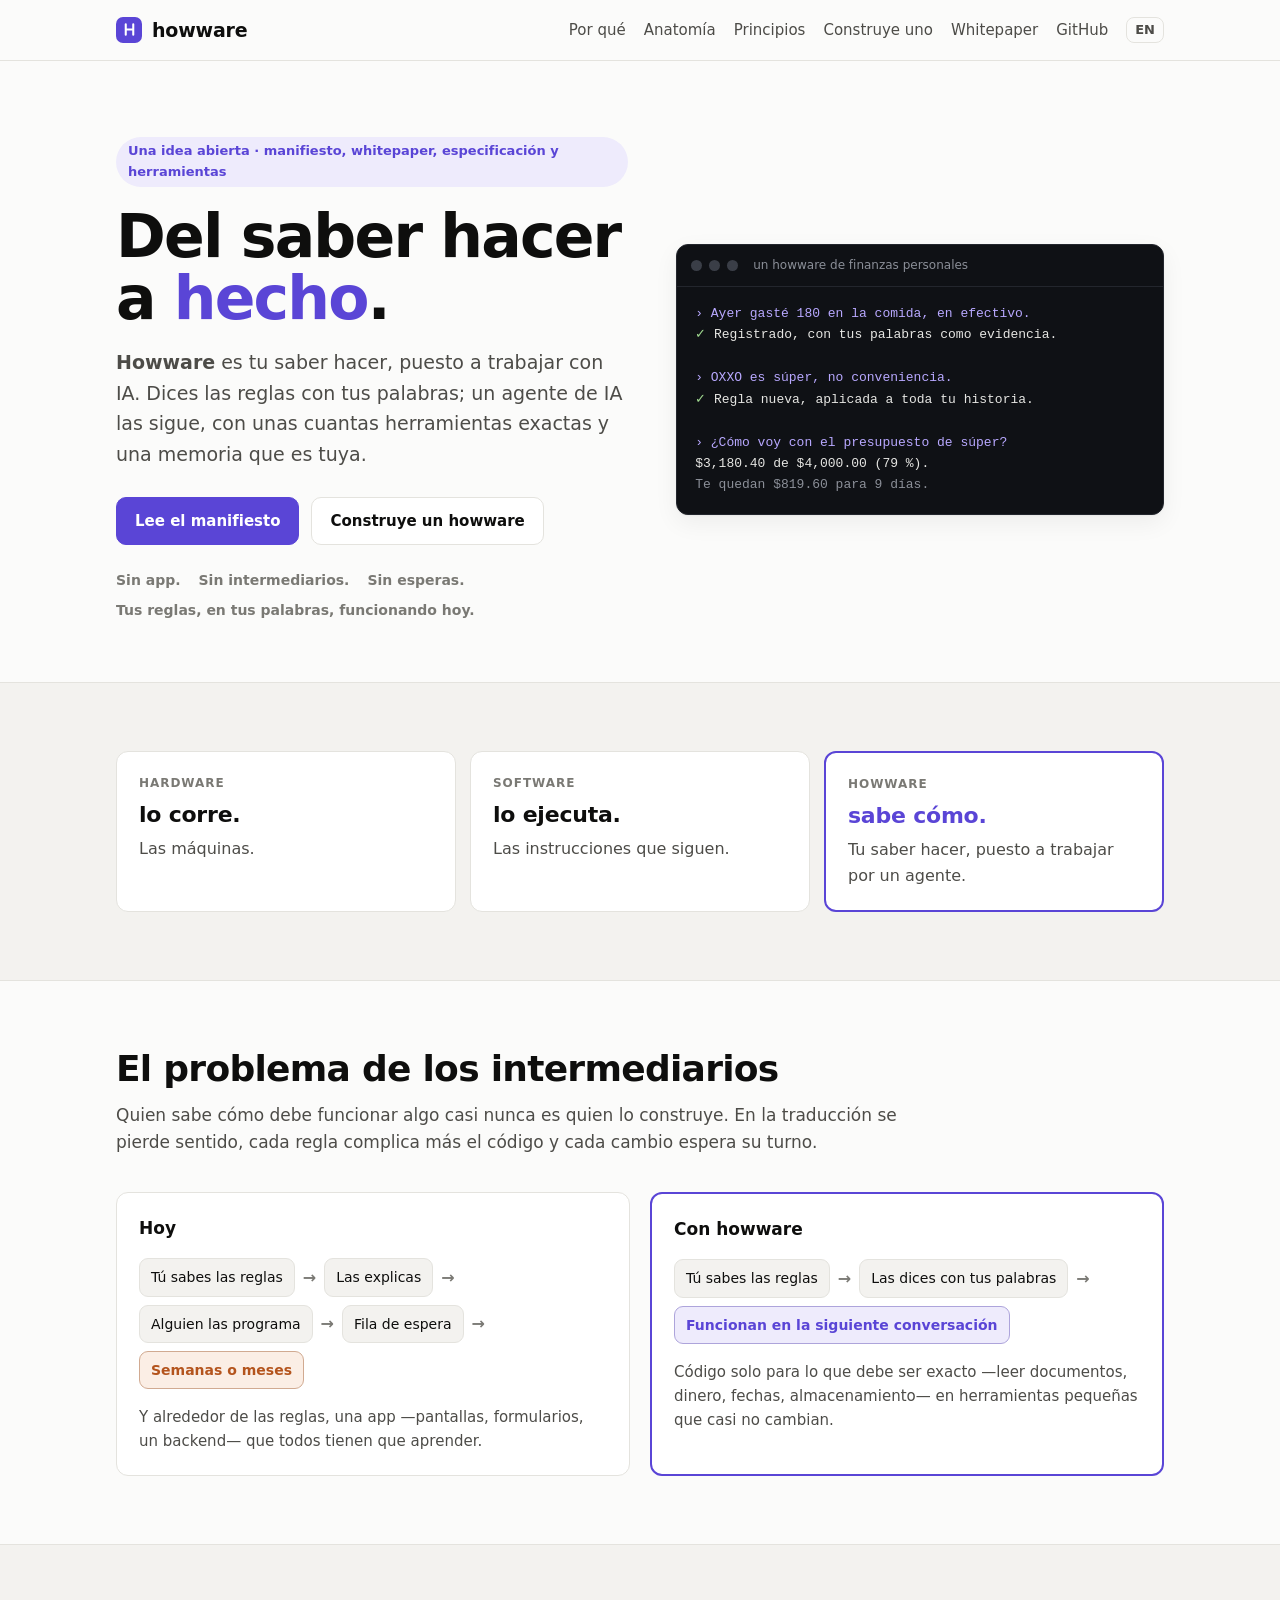
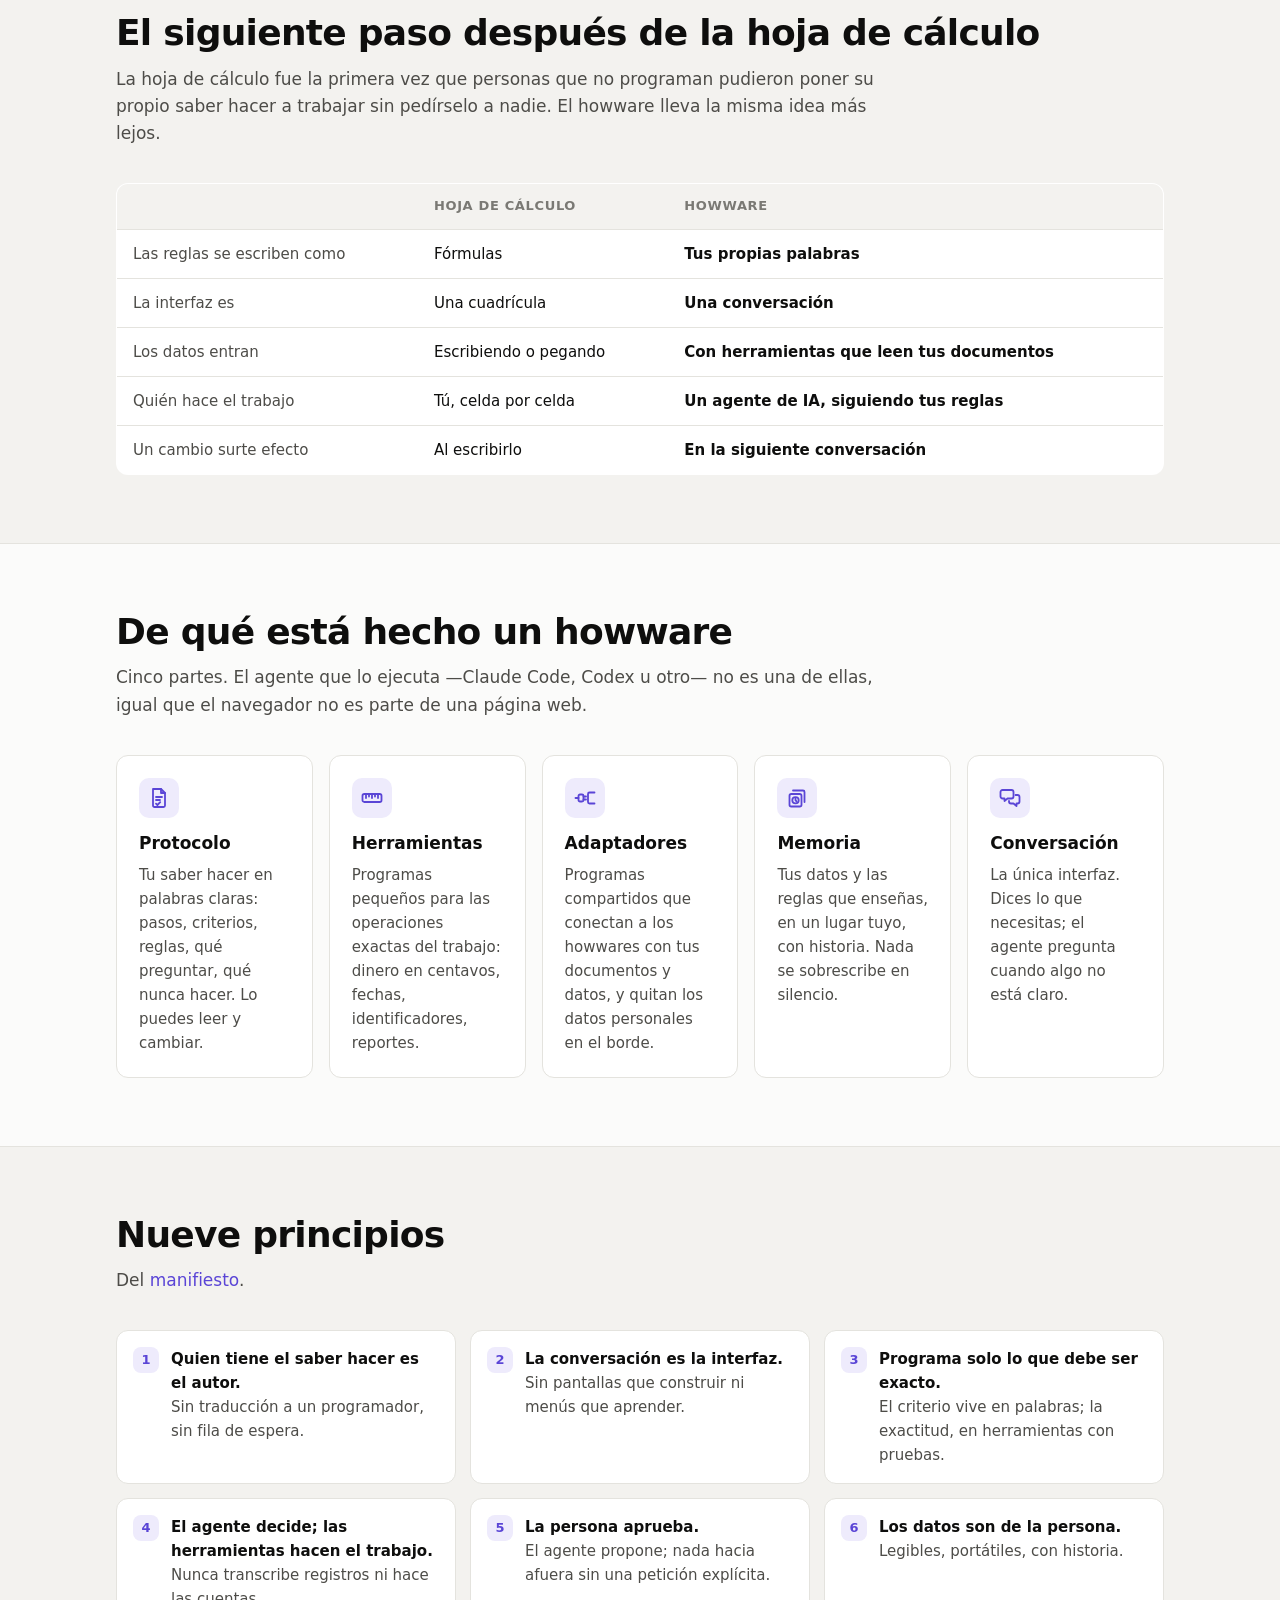
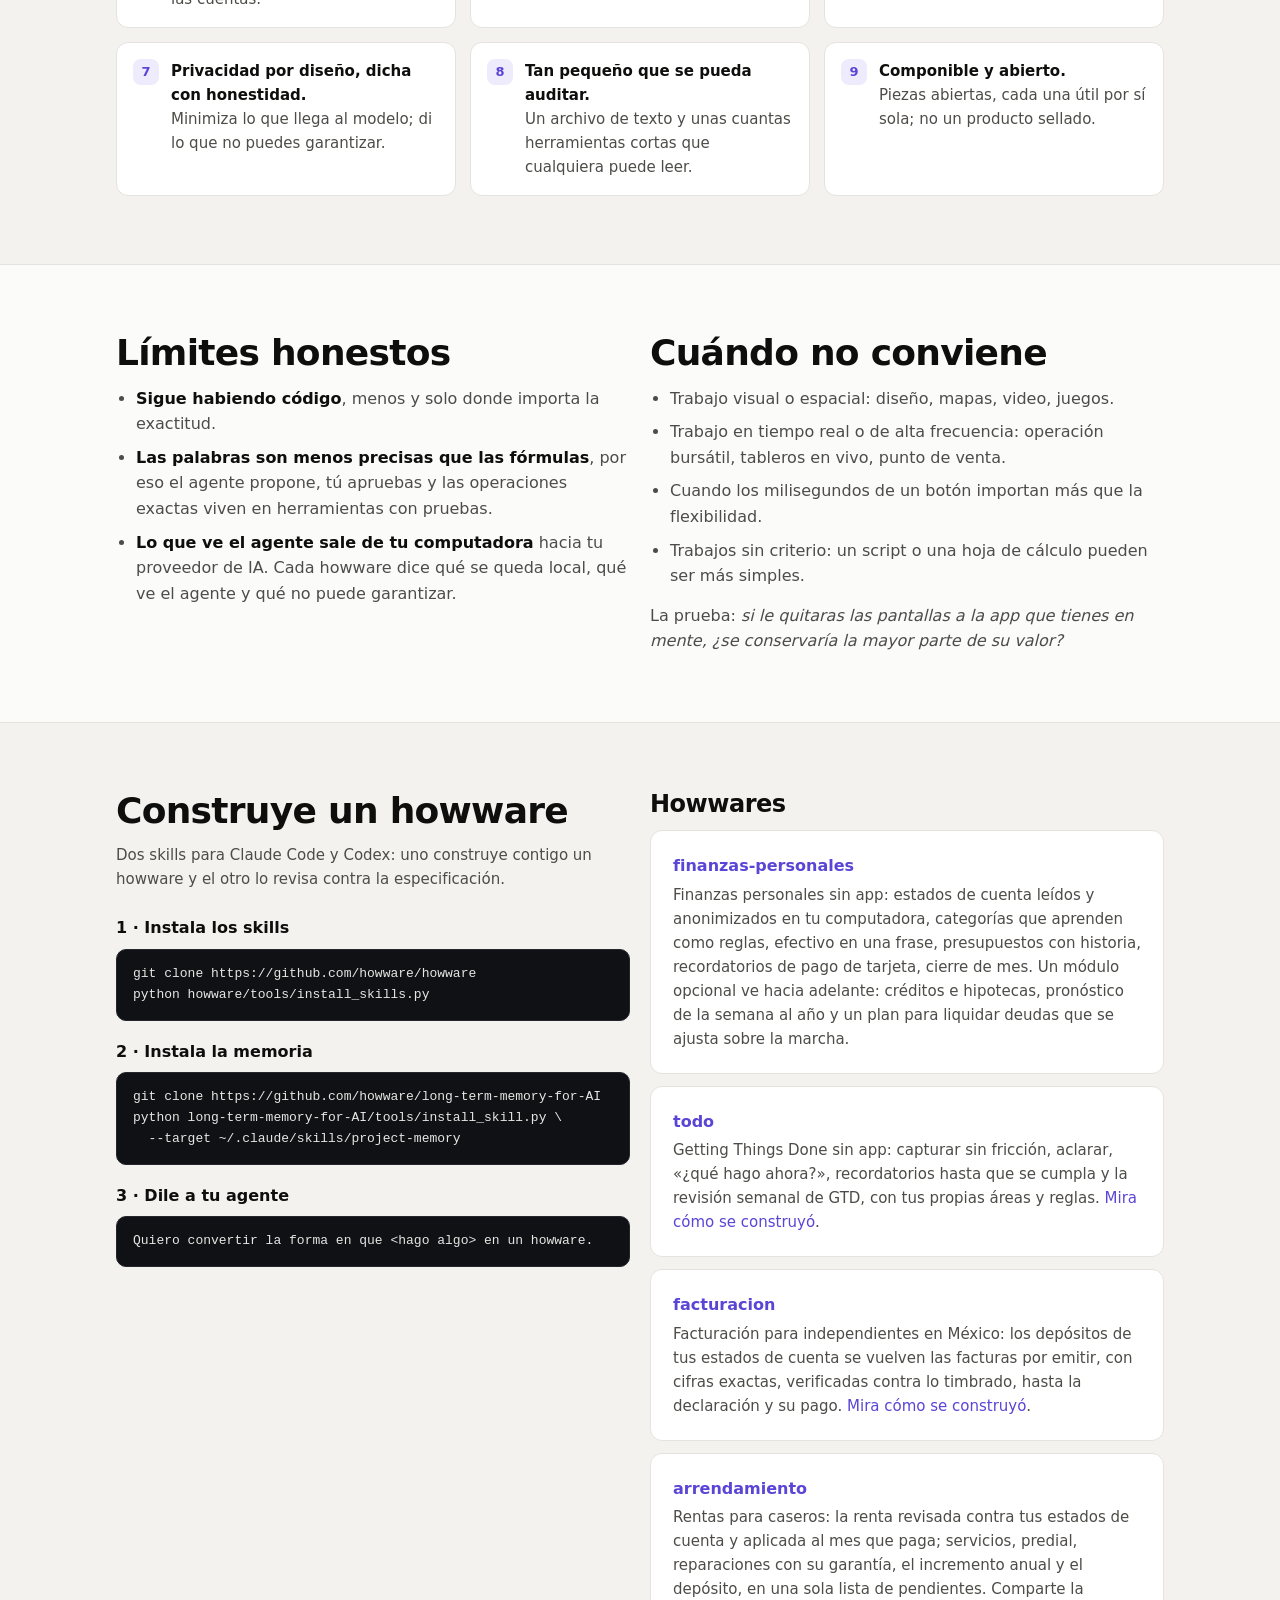
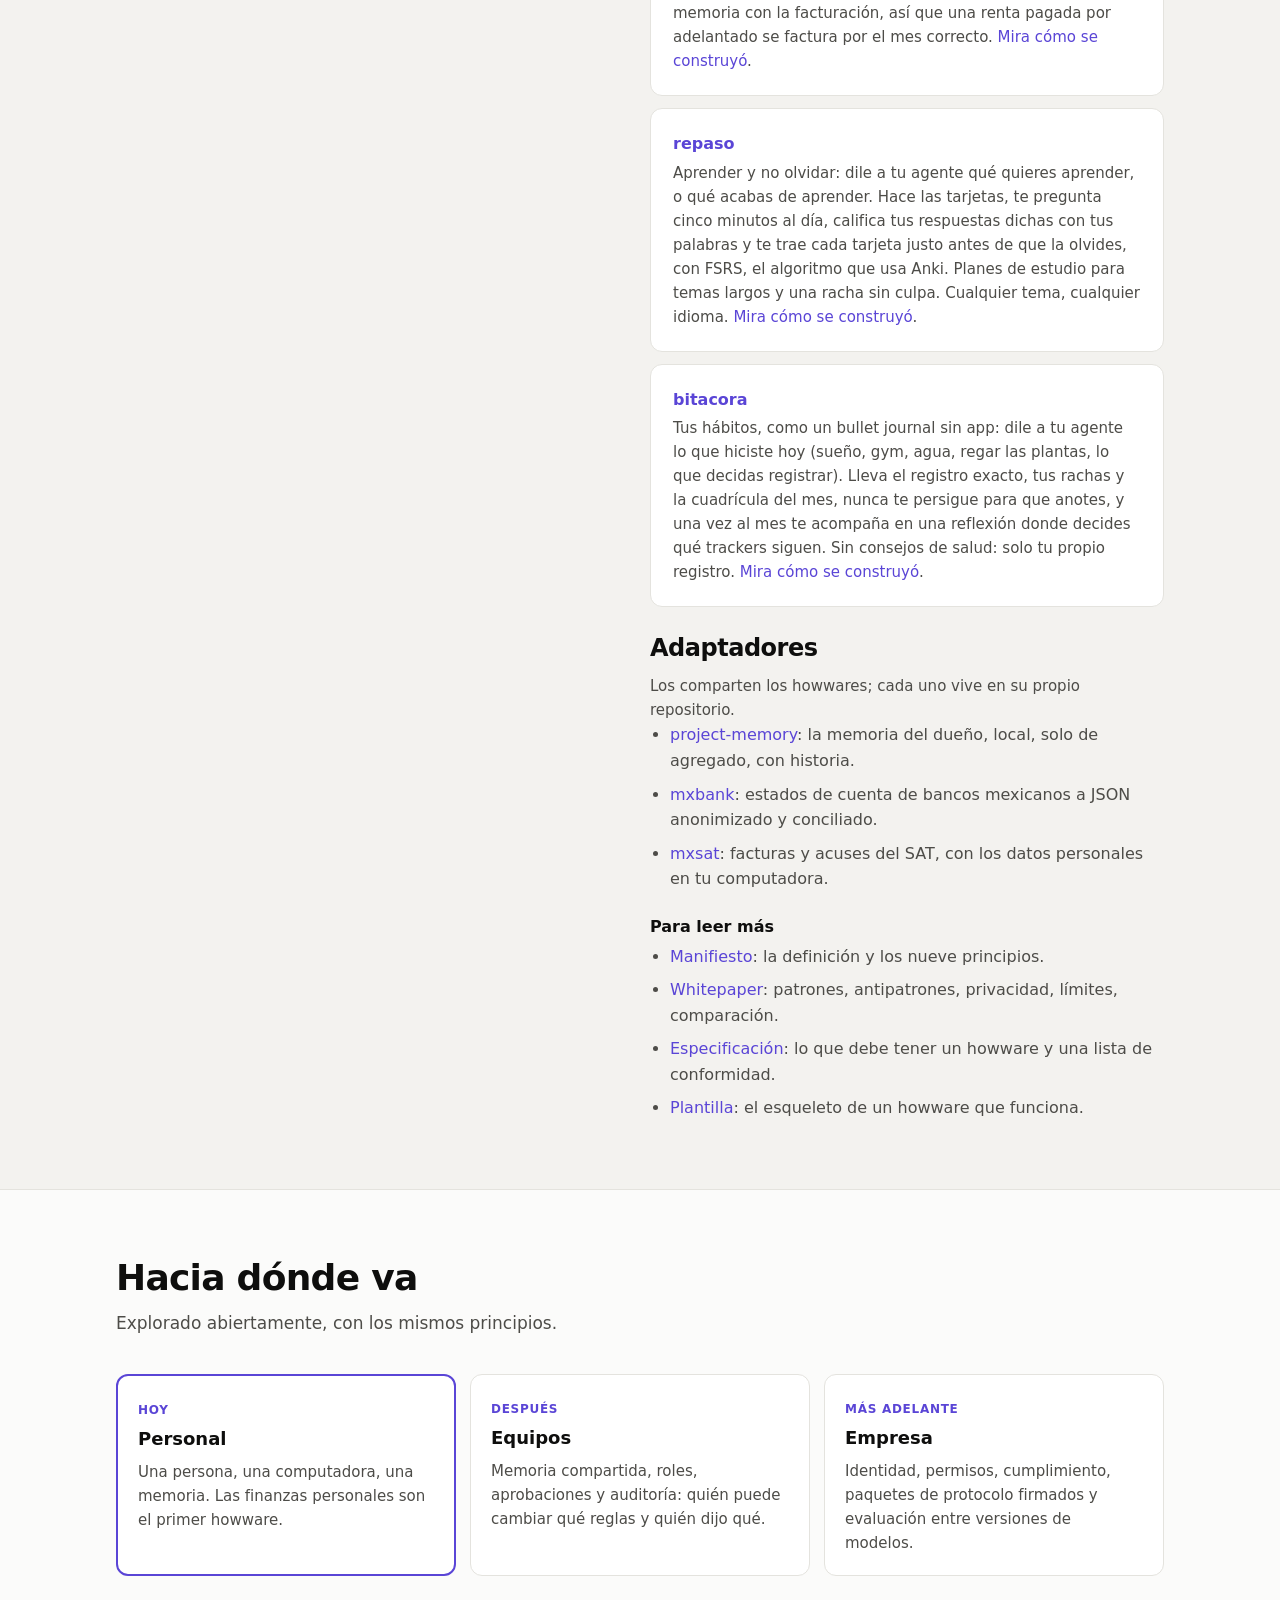
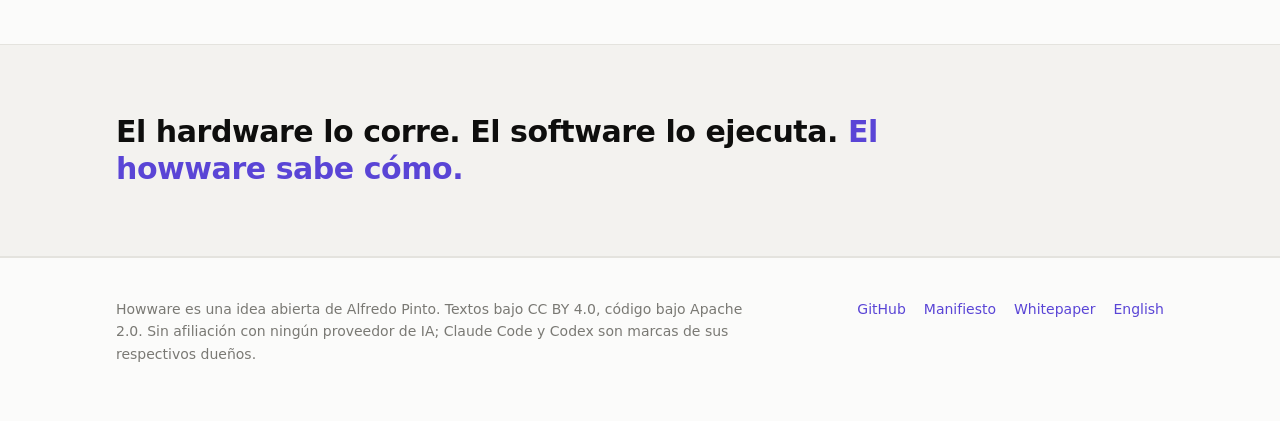
==== commit 7ad546ac: "List the bitacora howware" ====
--- a/es/index.html
+++ b/es/index.html
@@ -198,6 +198,10 @@
           <h3><a href="https://github.com/howware/repaso">repaso</a></h3>
           <p>Aprender y no olvidar: dile a tu agente qué quieres aprender, o qué acabas de aprender. Hace las tarjetas, te pregunta cinco minutos al día, califica tus respuestas dichas con tus palabras y te trae cada tarjeta justo antes de que la olvides, con FSRS, el algoritmo que usa Anki. Planes de estudio para temas largos y una racha sin culpa. Cualquier tema, cualquier idioma. <a href="https://github.com/howware/repaso/blob/main/docs/building.md">Mira cómo se construyó</a>.</p>
         </div>
+        <div class="card" style="margin-top:12px">
+          <h3><a href="https://github.com/howware/bitacora">bitacora</a></h3>
+          <p>Tus hábitos, como un bullet journal sin app: dile a tu agente lo que hiciste hoy (sueño, gym, agua, regar las plantas, lo que decidas registrar). Lleva el registro exacto, tus rachas y la cuadrícula del mes, nunca te persigue para que anotes, y una vez al mes te acompaña en una reflexión donde decides qué trackers siguen. Sin consejos de salud: solo tu propio registro. <a href="https://github.com/howware/bitacora/blob/main/docs/building.md">Mira cómo se construyó</a>.</p>
+        </div>
         <h2 style="font-size:24px;margin-top:28px">Adaptadores</h2>
         <p class="sub" style="margin-bottom:0">Los comparten los howwares; cada uno vive en su propio repositorio.</p>
         <ul class="plain">
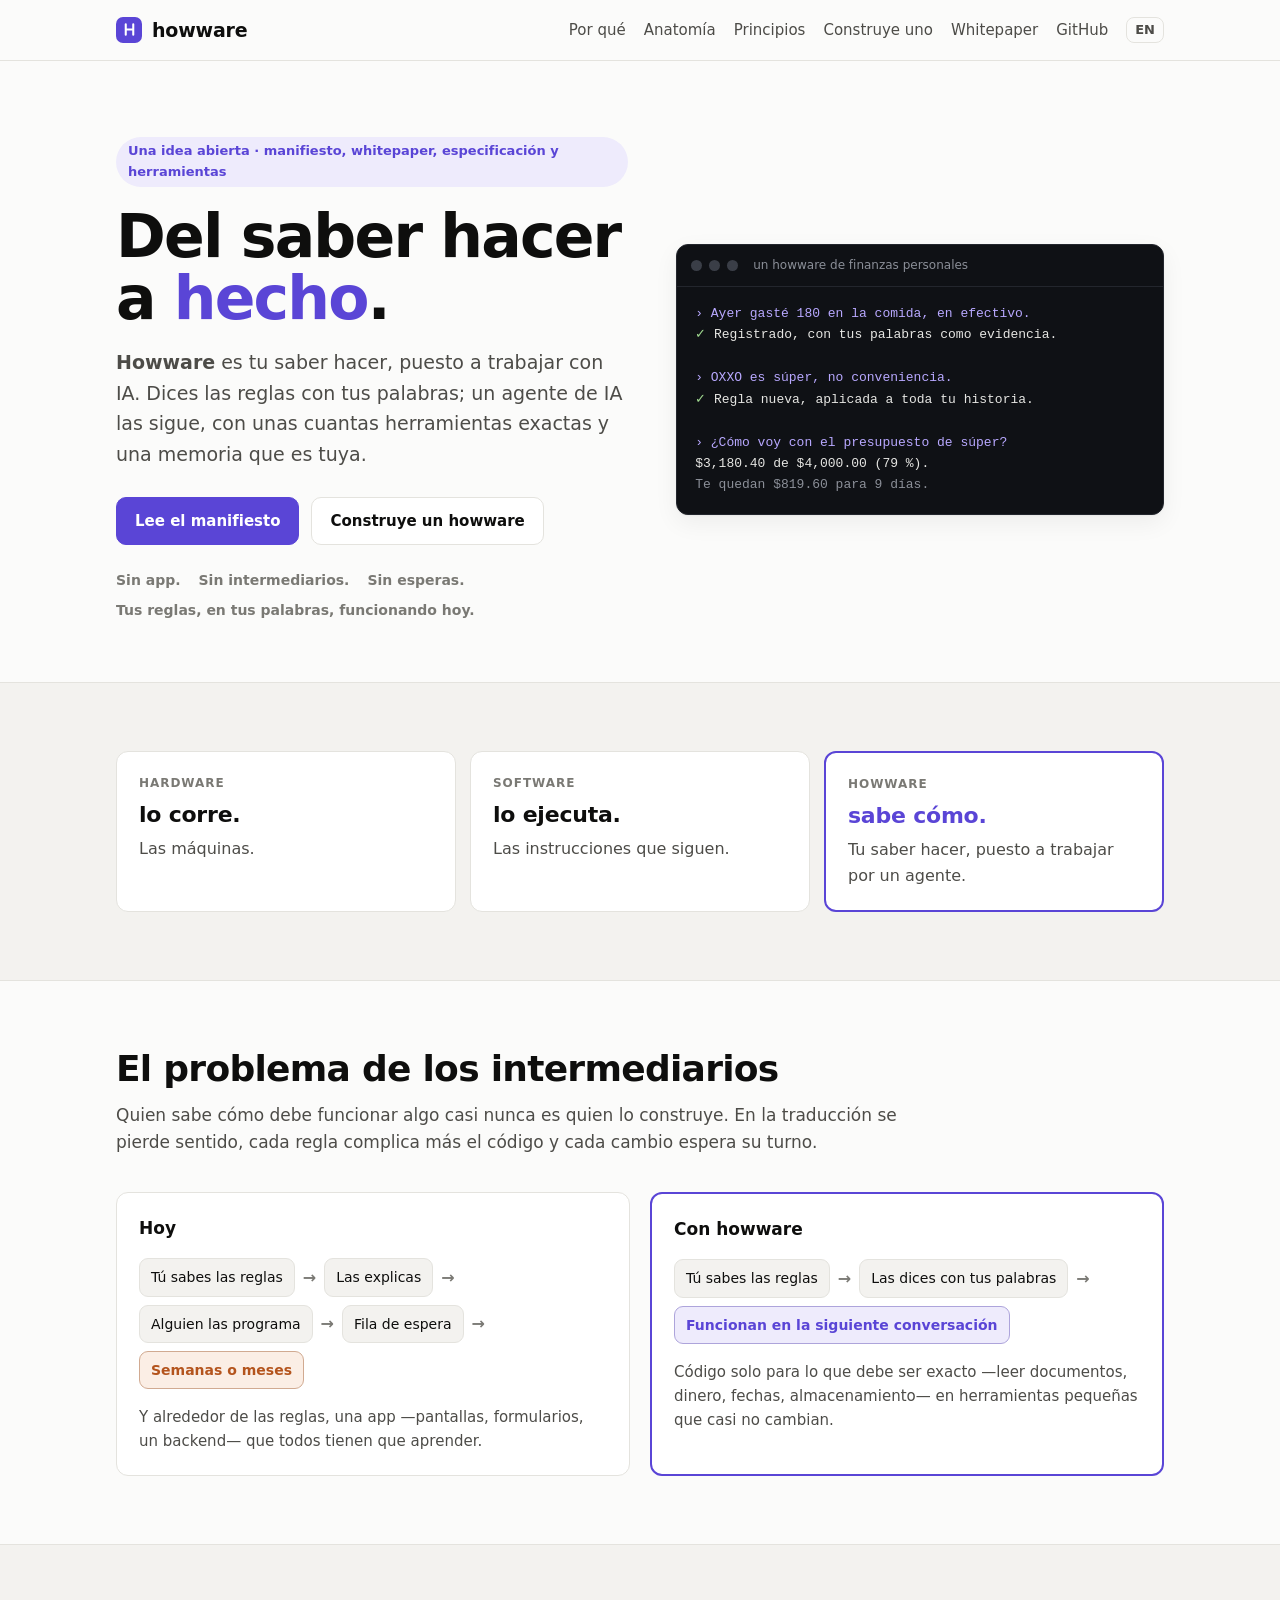
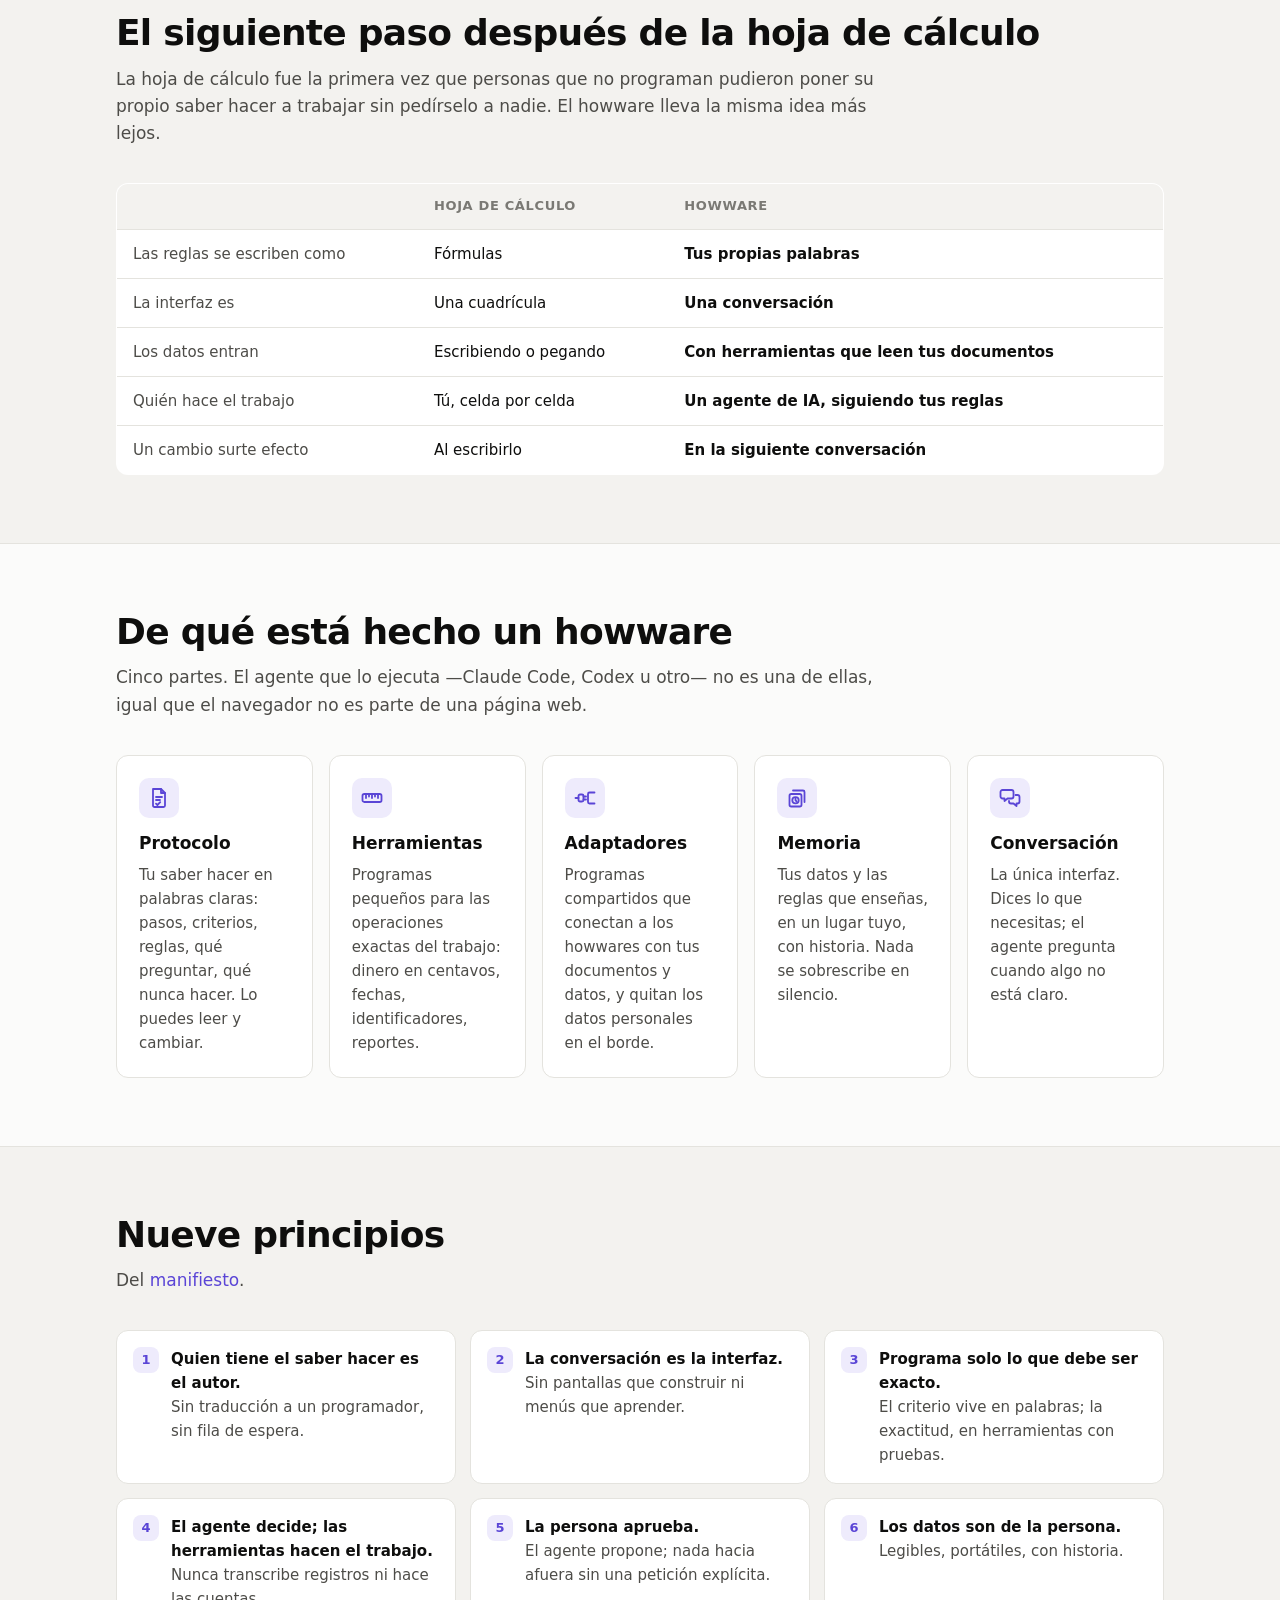
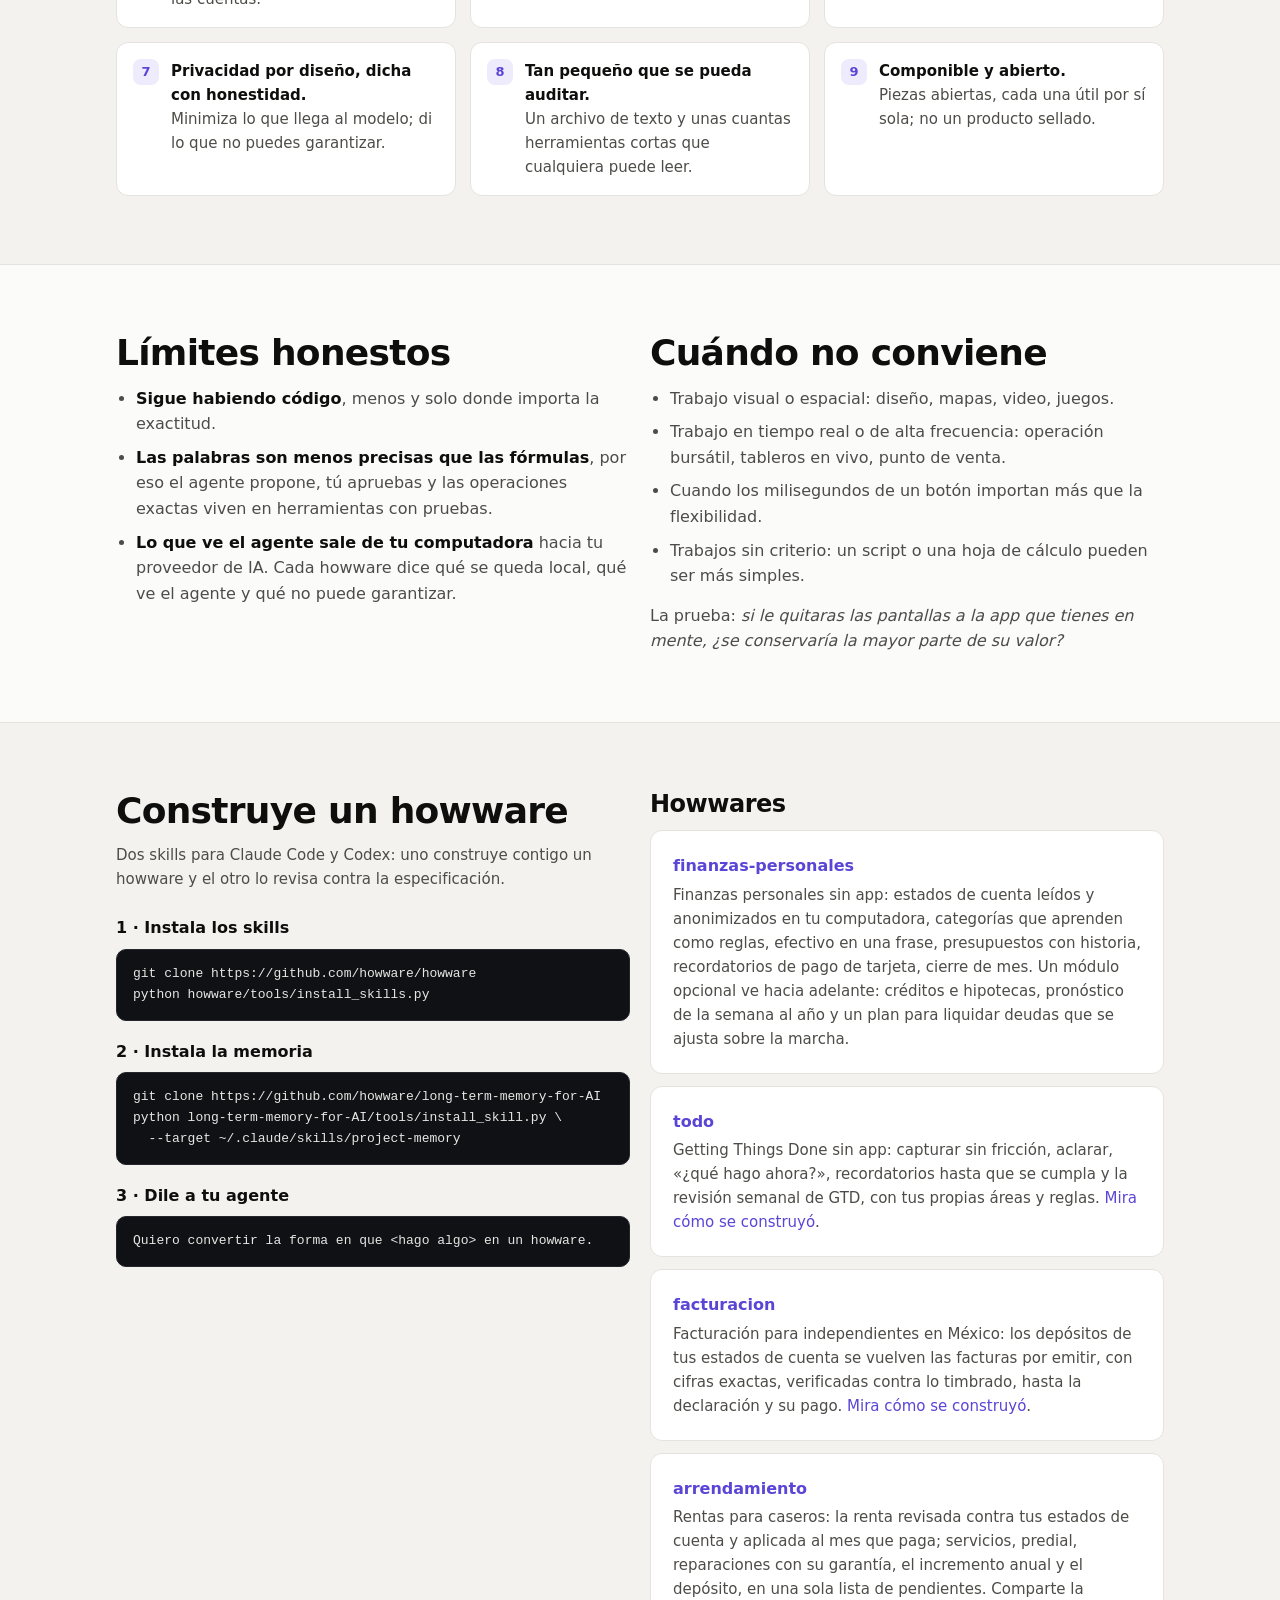
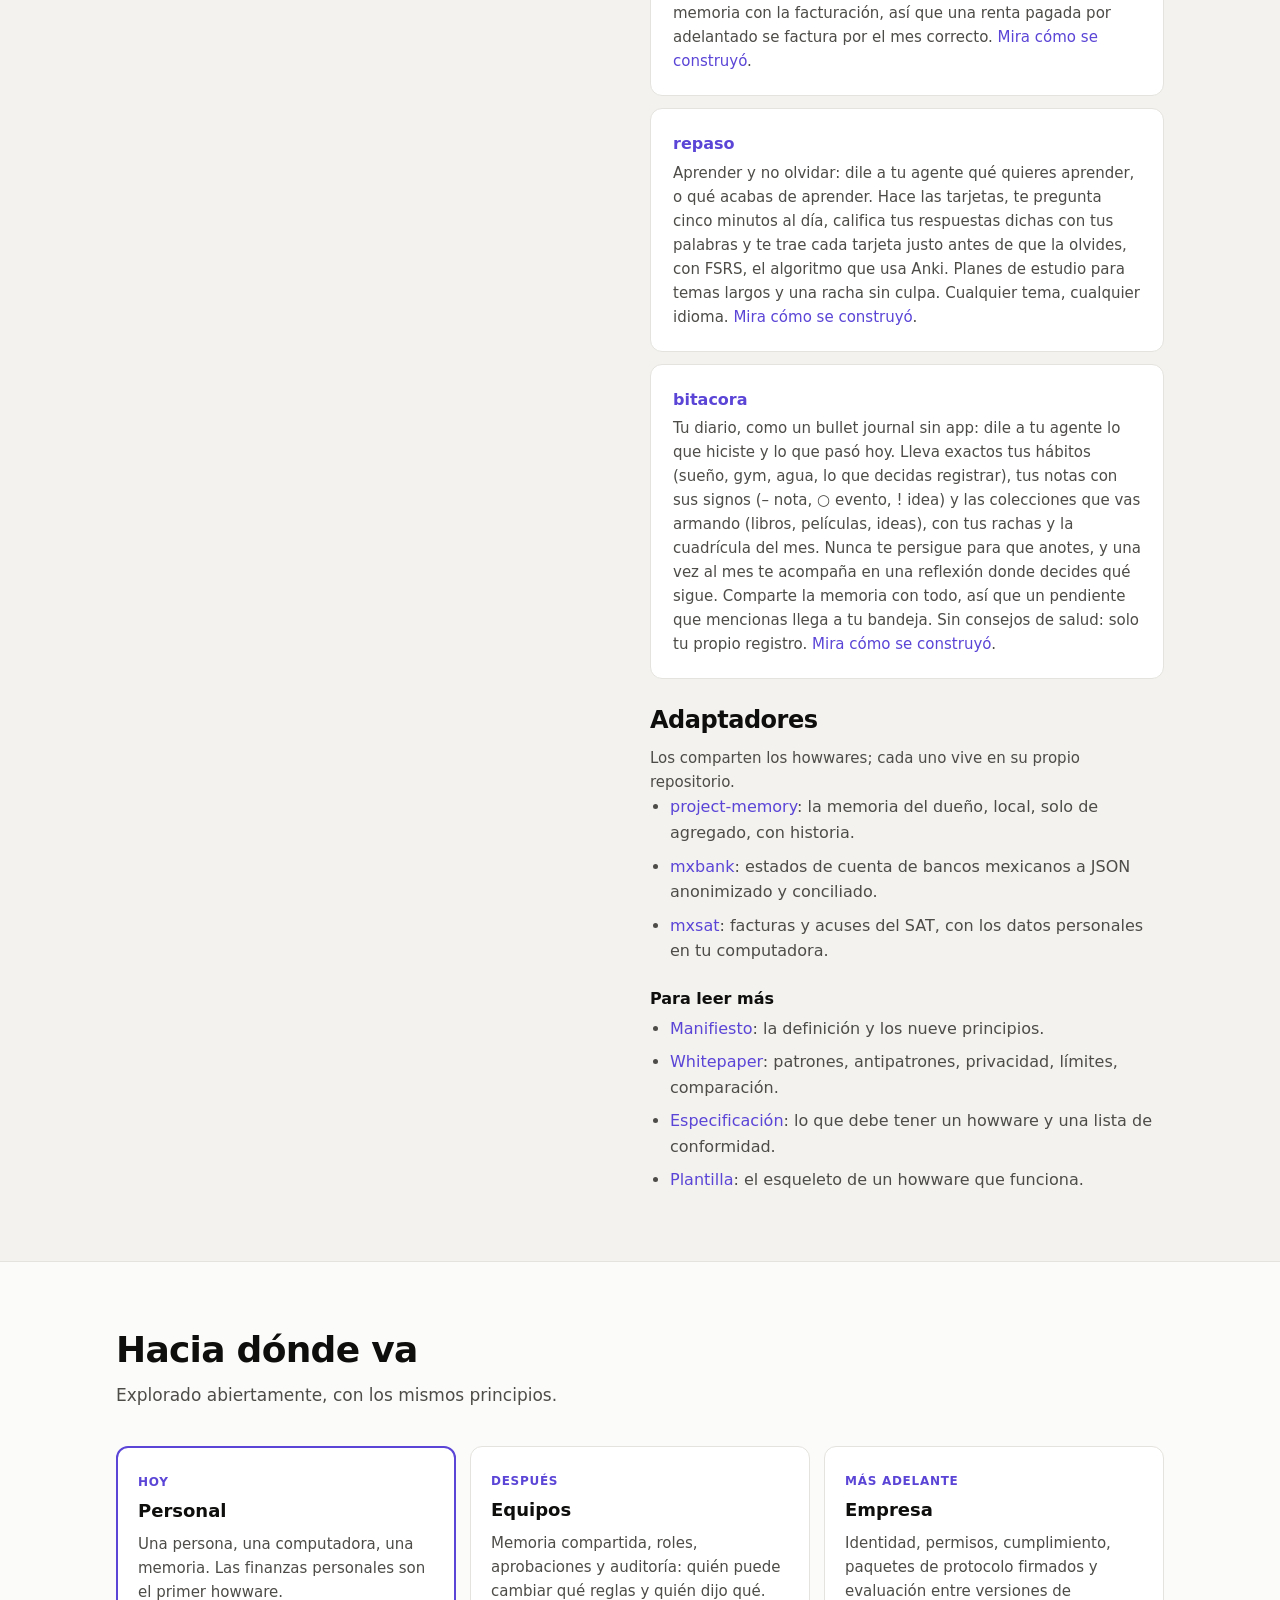
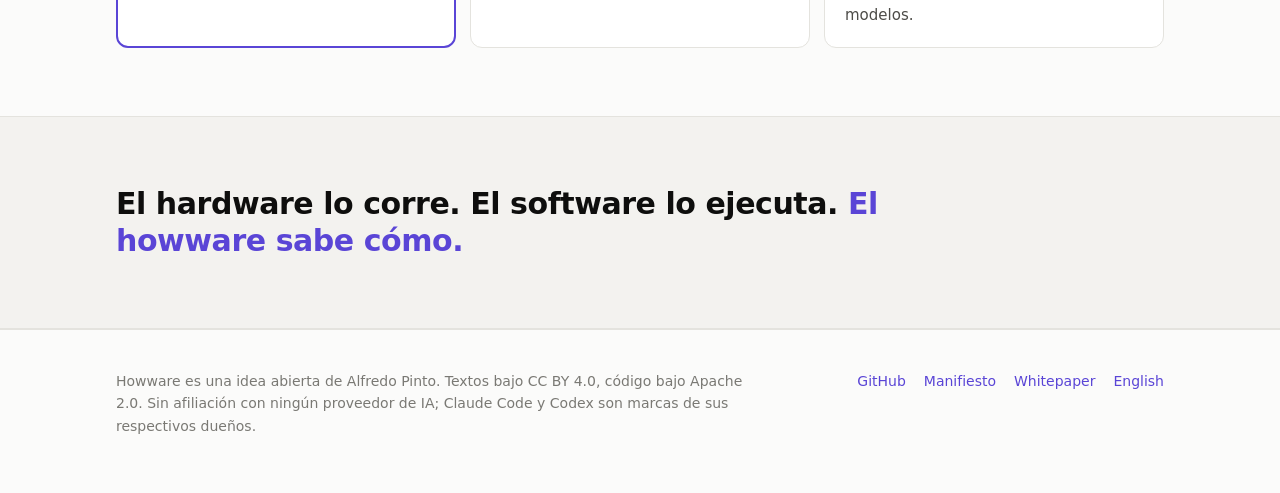
==== commit 876a2287: "bitacora 0.2: notes, collections and a memory shared with todo" ====
--- a/es/index.html
+++ b/es/index.html
@@ -200,7 +200,7 @@
         </div>
         <div class="card" style="margin-top:12px">
           <h3><a href="https://github.com/howware/bitacora">bitacora</a></h3>
-          <p>Tus hábitos, como un bullet journal sin app: dile a tu agente lo que hiciste hoy (sueño, gym, agua, regar las plantas, lo que decidas registrar). Lleva el registro exacto, tus rachas y la cuadrícula del mes, nunca te persigue para que anotes, y una vez al mes te acompaña en una reflexión donde decides qué trackers siguen. Sin consejos de salud: solo tu propio registro. <a href="https://github.com/howware/bitacora/blob/main/docs/building.md">Mira cómo se construyó</a>.</p>
+          <p>Tu diario, como un bullet journal sin app: dile a tu agente lo que hiciste y lo que pasó hoy. Lleva exactos tus hábitos (sueño, gym, agua, lo que decidas registrar), tus notas con sus signos (– nota, ○ evento, ! idea) y las colecciones que vas armando (libros, películas, ideas), con tus rachas y la cuadrícula del mes. Nunca te persigue para que anotes, y una vez al mes te acompaña en una reflexión donde decides qué sigue. Comparte la memoria con todo, así que un pendiente que mencionas llega a tu bandeja. Sin consejos de salud: solo tu propio registro. <a href="https://github.com/howware/bitacora/blob/main/docs/building.md">Mira cómo se construyó</a>.</p>
         </div>
         <h2 style="font-size:24px;margin-top:28px">Adaptadores</h2>
         <p class="sub" style="margin-bottom:0">Los comparten los howwares; cada uno vive en su propio repositorio.</p>
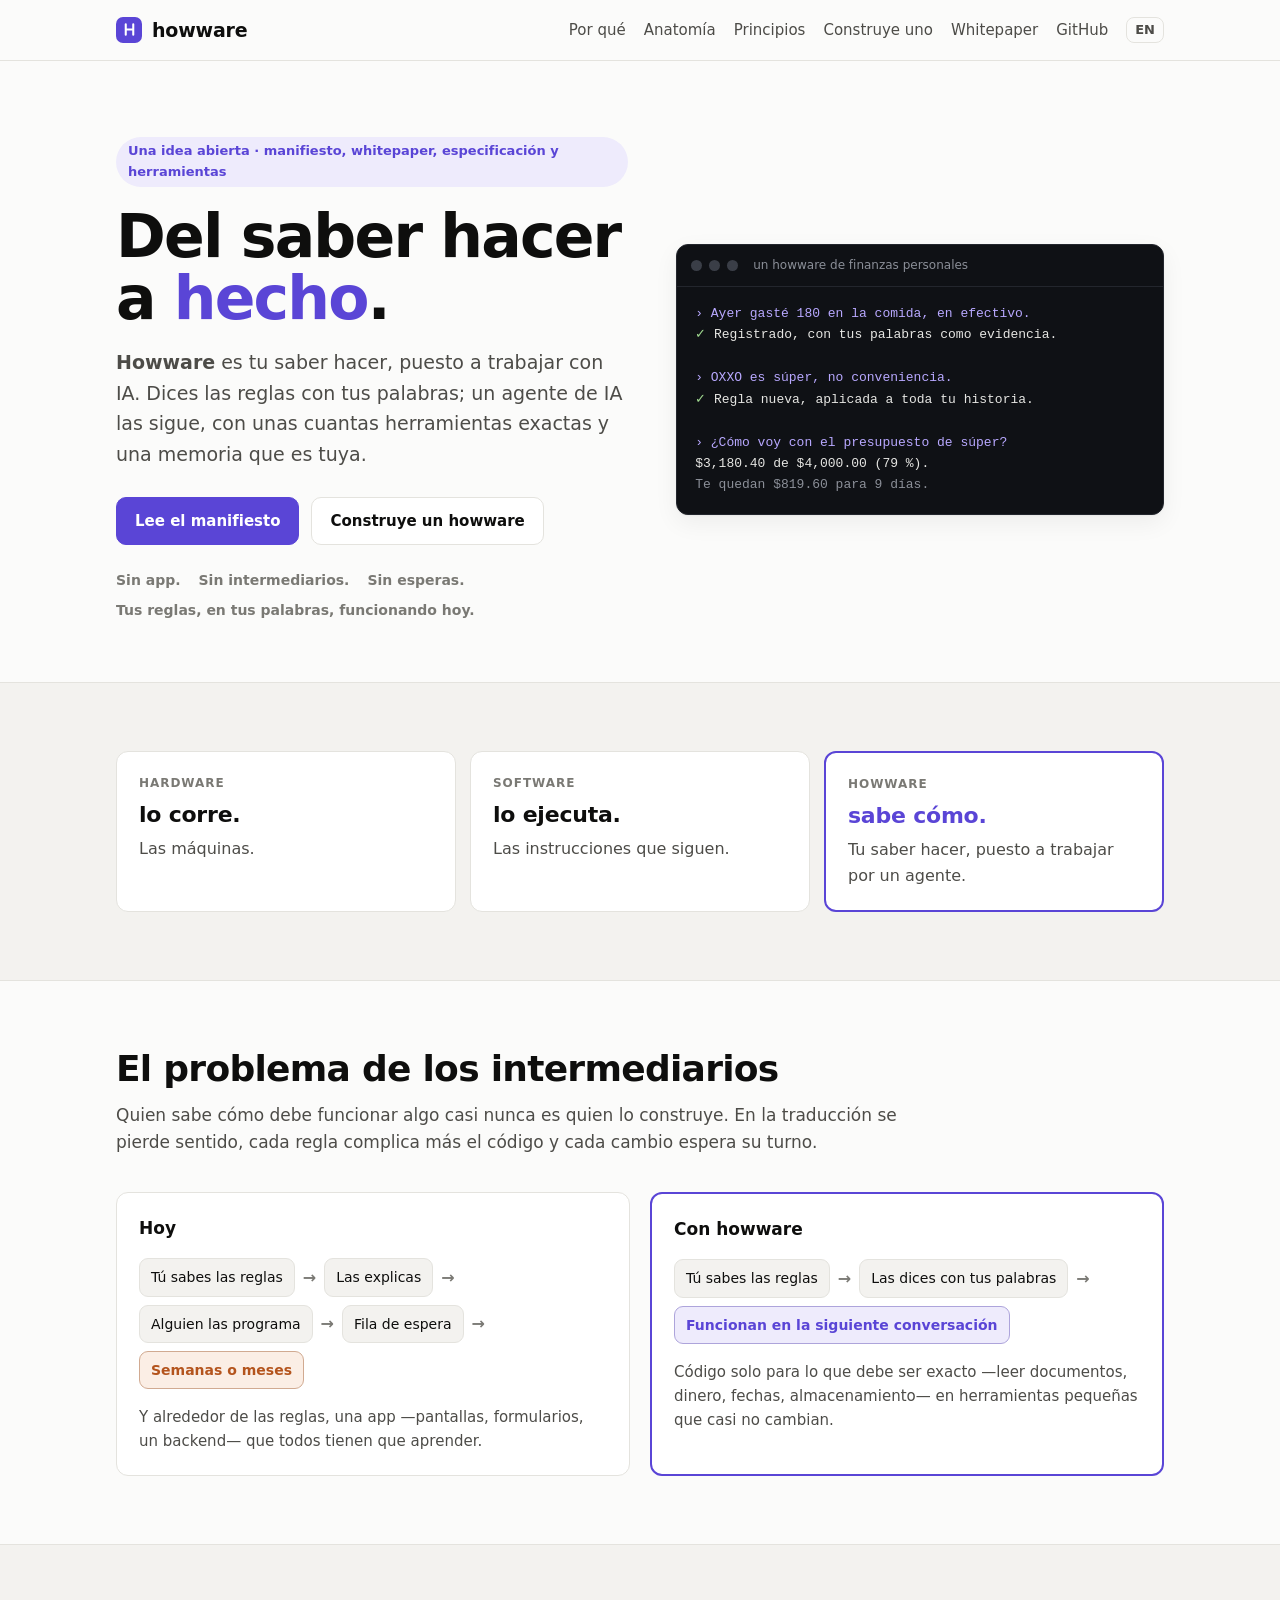
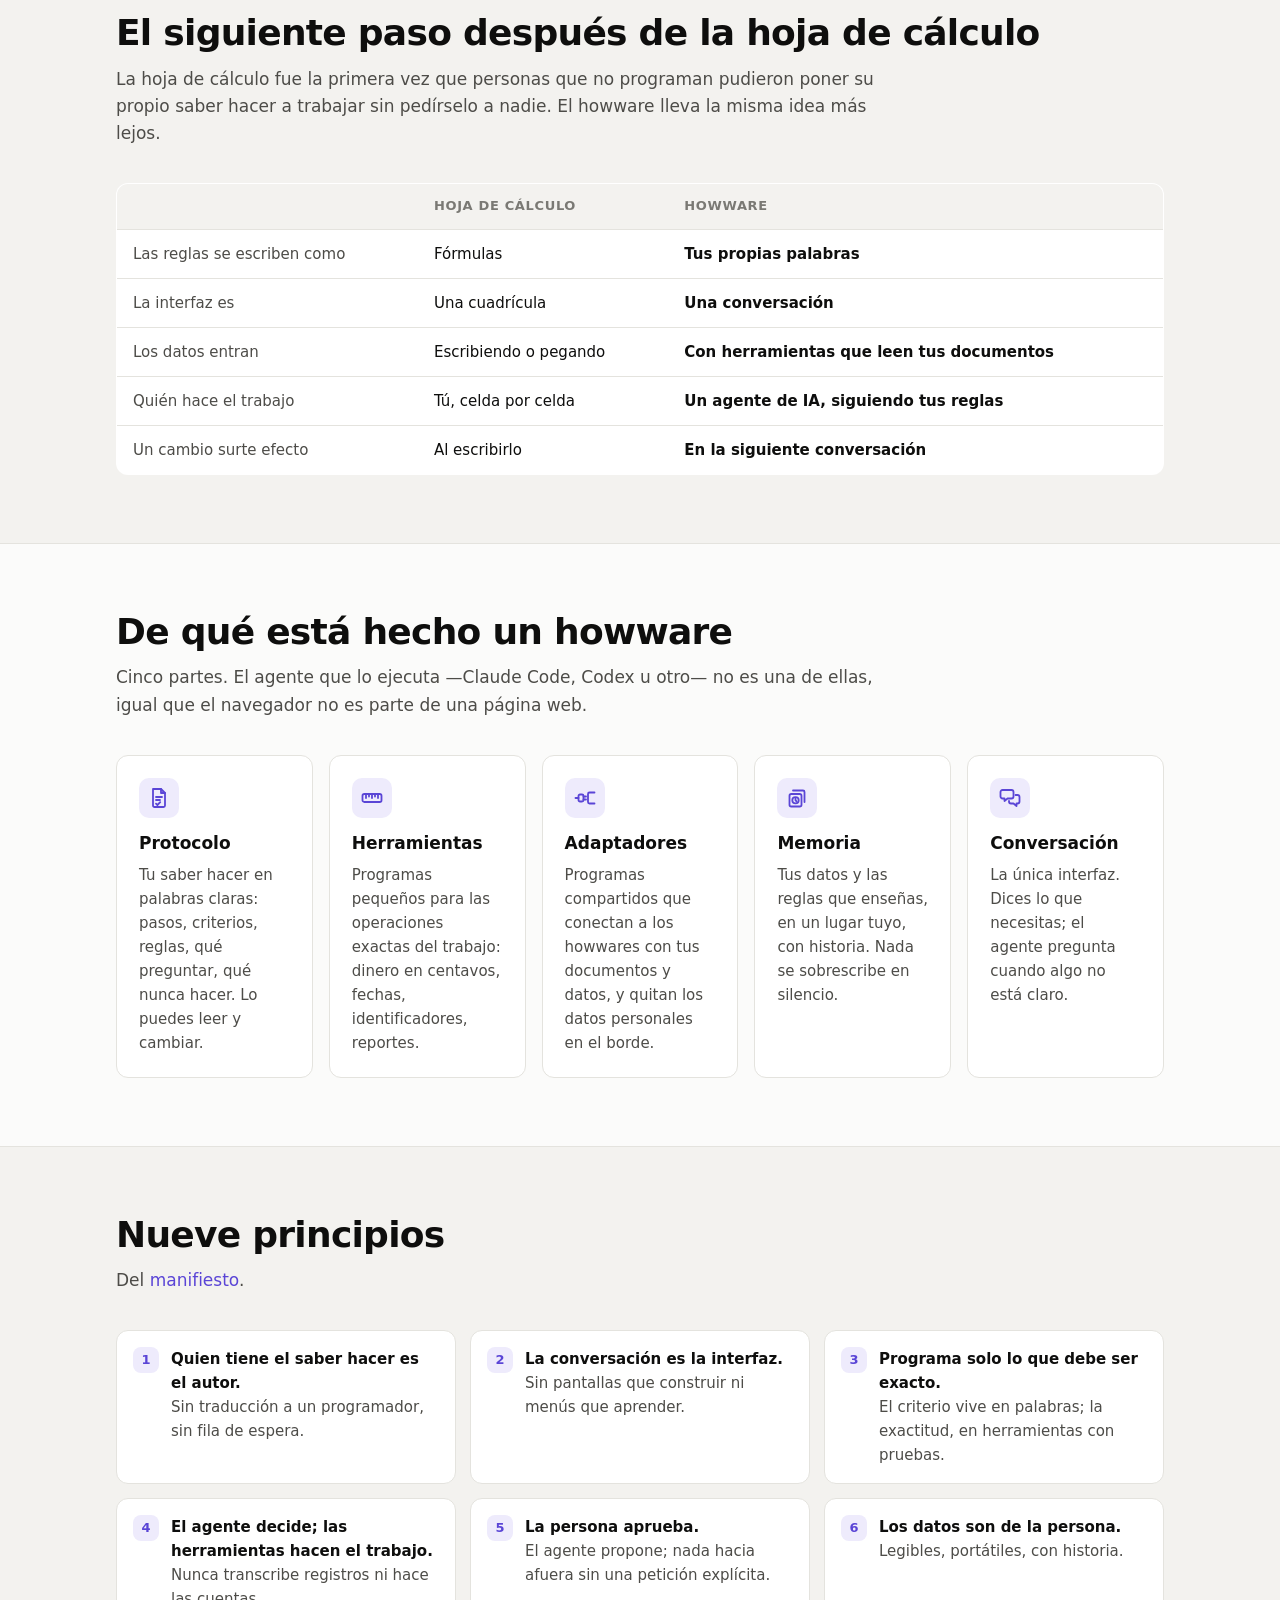
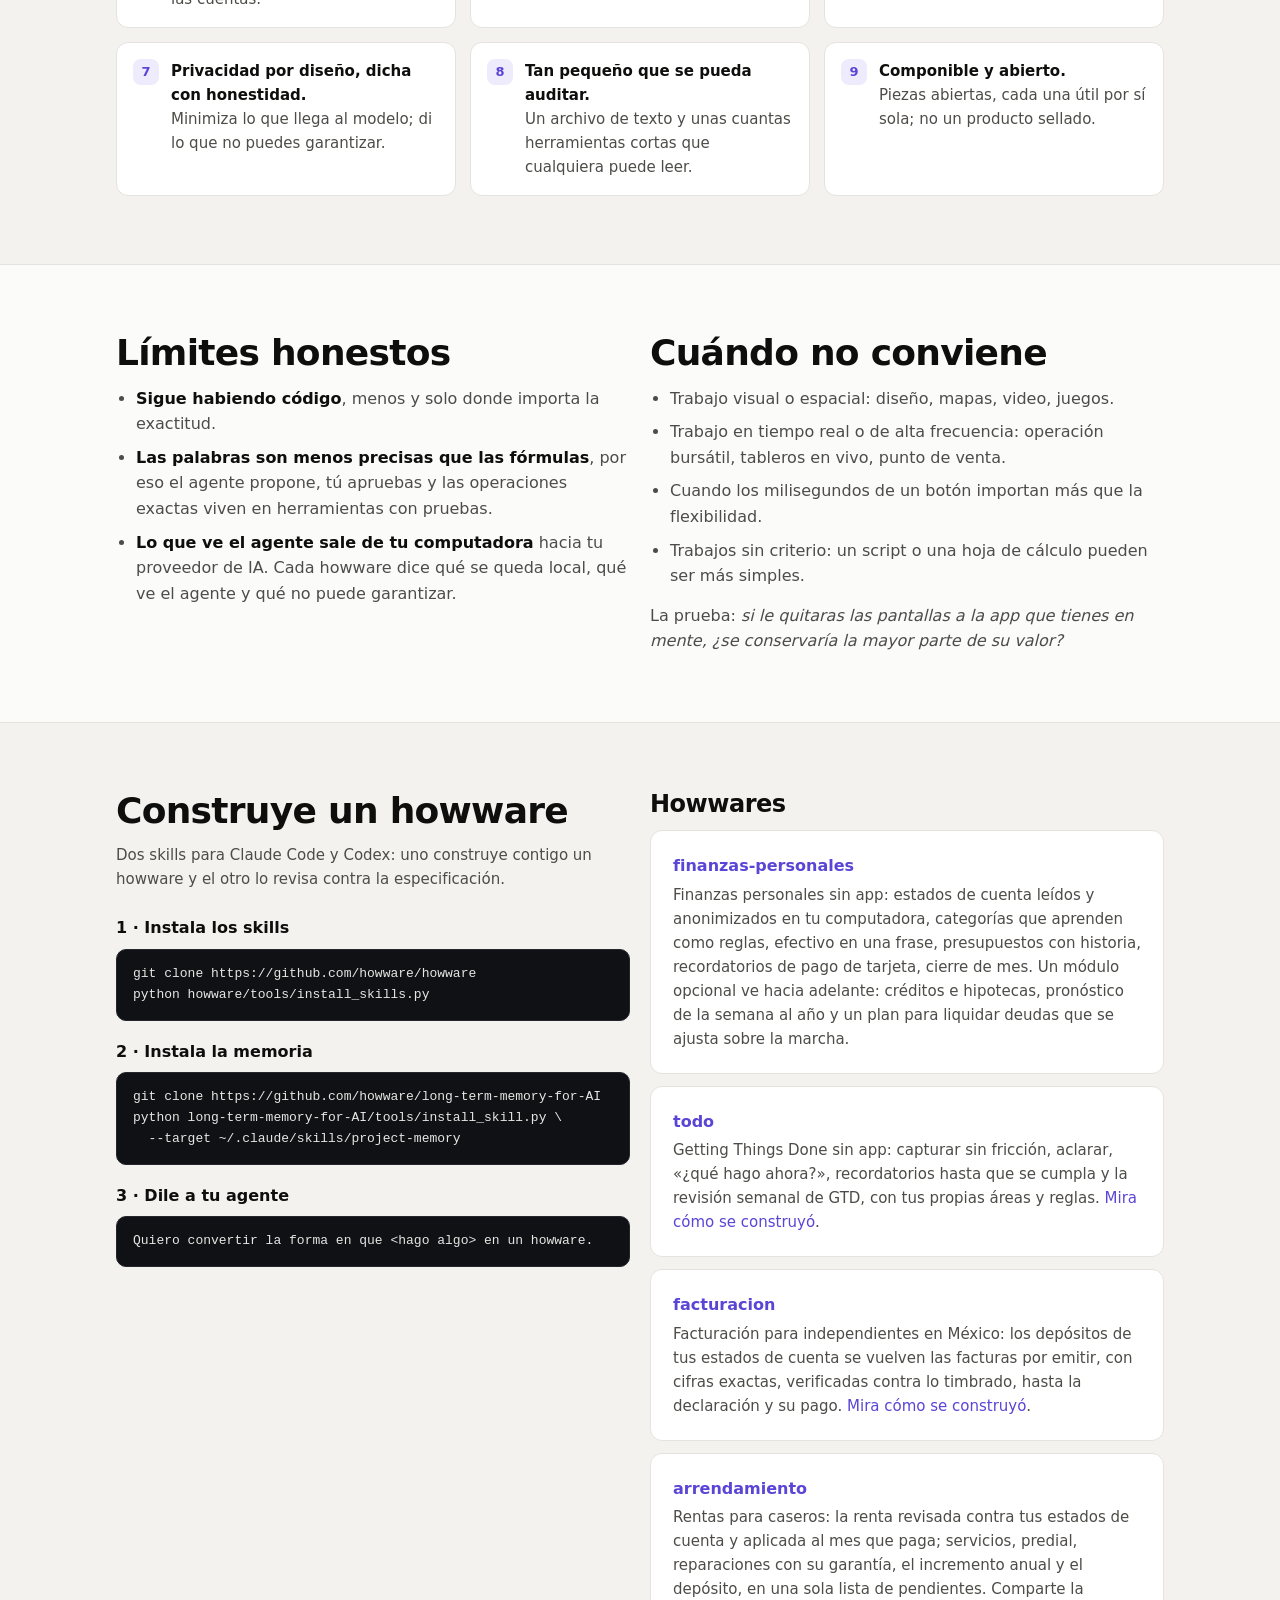
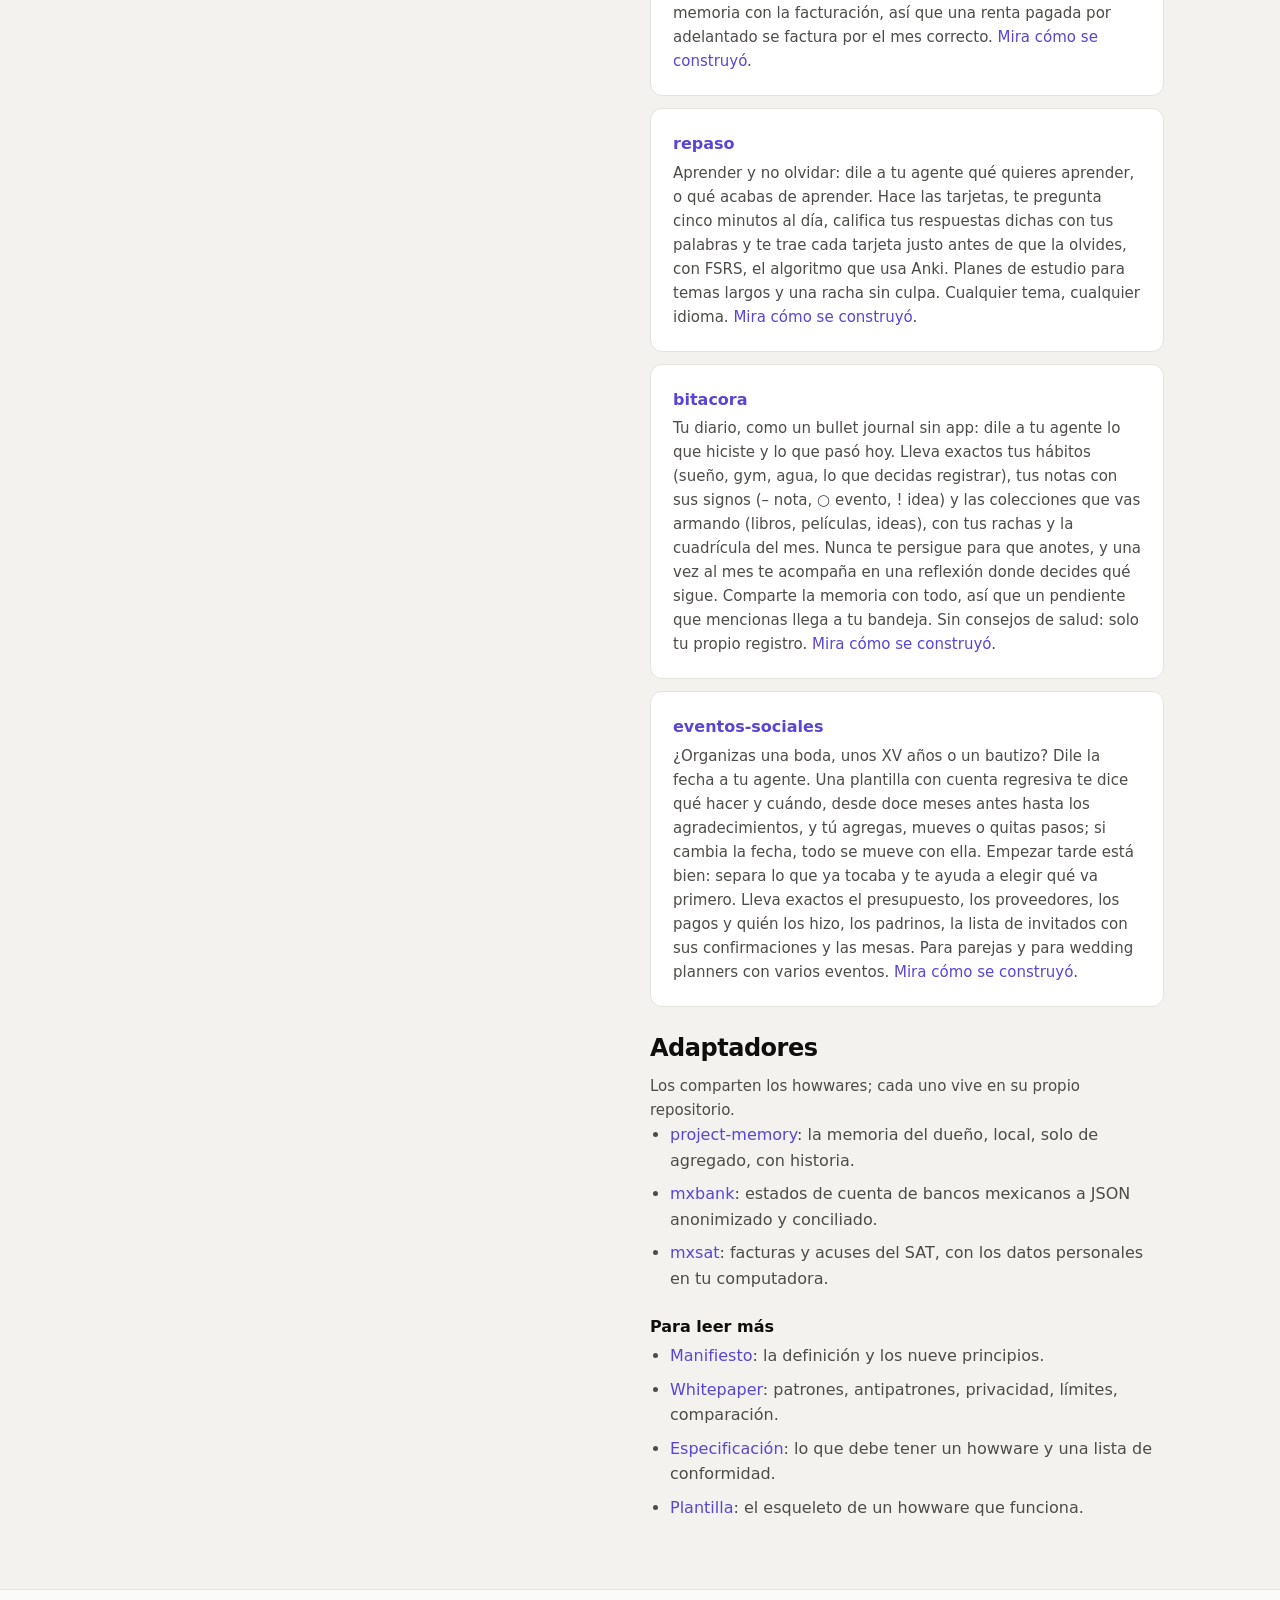
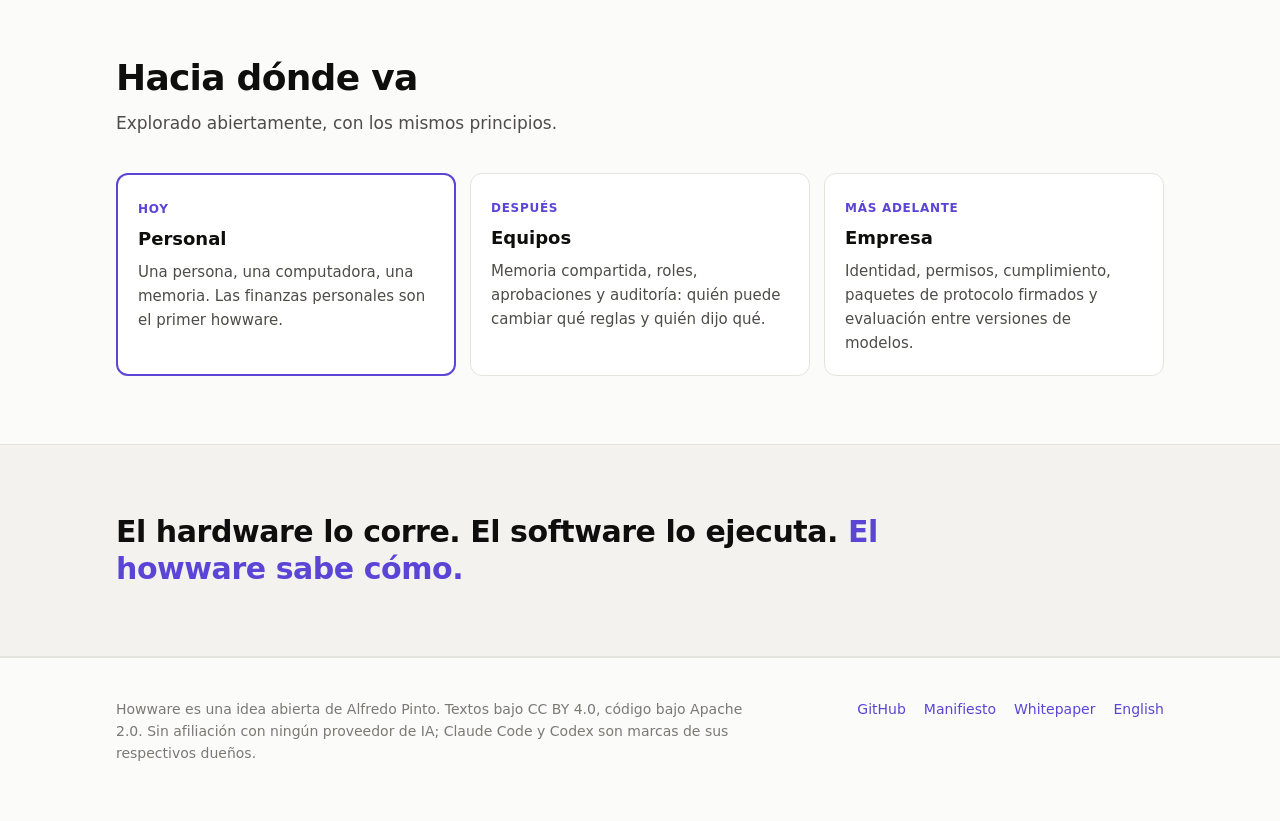
==== commit de925526: "List the eventos-sociales howware" ====
--- a/es/index.html
+++ b/es/index.html
@@ -202,6 +202,10 @@
           <h3><a href="https://github.com/howware/bitacora">bitacora</a></h3>
           <p>Tu diario, como un bullet journal sin app: dile a tu agente lo que hiciste y lo que pasó hoy. Lleva exactos tus hábitos (sueño, gym, agua, lo que decidas registrar), tus notas con sus signos (– nota, ○ evento, ! idea) y las colecciones que vas armando (libros, películas, ideas), con tus rachas y la cuadrícula del mes. Nunca te persigue para que anotes, y una vez al mes te acompaña en una reflexión donde decides qué sigue. Comparte la memoria con todo, así que un pendiente que mencionas llega a tu bandeja. Sin consejos de salud: solo tu propio registro. <a href="https://github.com/howware/bitacora/blob/main/docs/building.md">Mira cómo se construyó</a>.</p>
         </div>
+        <div class="card" style="margin-top:12px">
+          <h3><a href="https://github.com/howware/eventos-sociales">eventos-sociales</a></h3>
+          <p>¿Organizas una boda, unos XV años o un bautizo? Dile la fecha a tu agente. Una plantilla con cuenta regresiva te dice qué hacer y cuándo, desde doce meses antes hasta los agradecimientos, y tú agregas, mueves o quitas pasos; si cambia la fecha, todo se mueve con ella. Empezar tarde está bien: separa lo que ya tocaba y te ayuda a elegir qué va primero. Lleva exactos el presupuesto, los proveedores, los pagos y quién los hizo, los padrinos, la lista de invitados con sus confirmaciones y las mesas. Para parejas y para wedding planners con varios eventos. <a href="https://github.com/howware/eventos-sociales/blob/main/docs/building.md">Mira cómo se construyó</a>.</p>
+        </div>
         <h2 style="font-size:24px;margin-top:28px">Adaptadores</h2>
         <p class="sub" style="margin-bottom:0">Los comparten los howwares; cada uno vive en su propio repositorio.</p>
         <ul class="plain">
